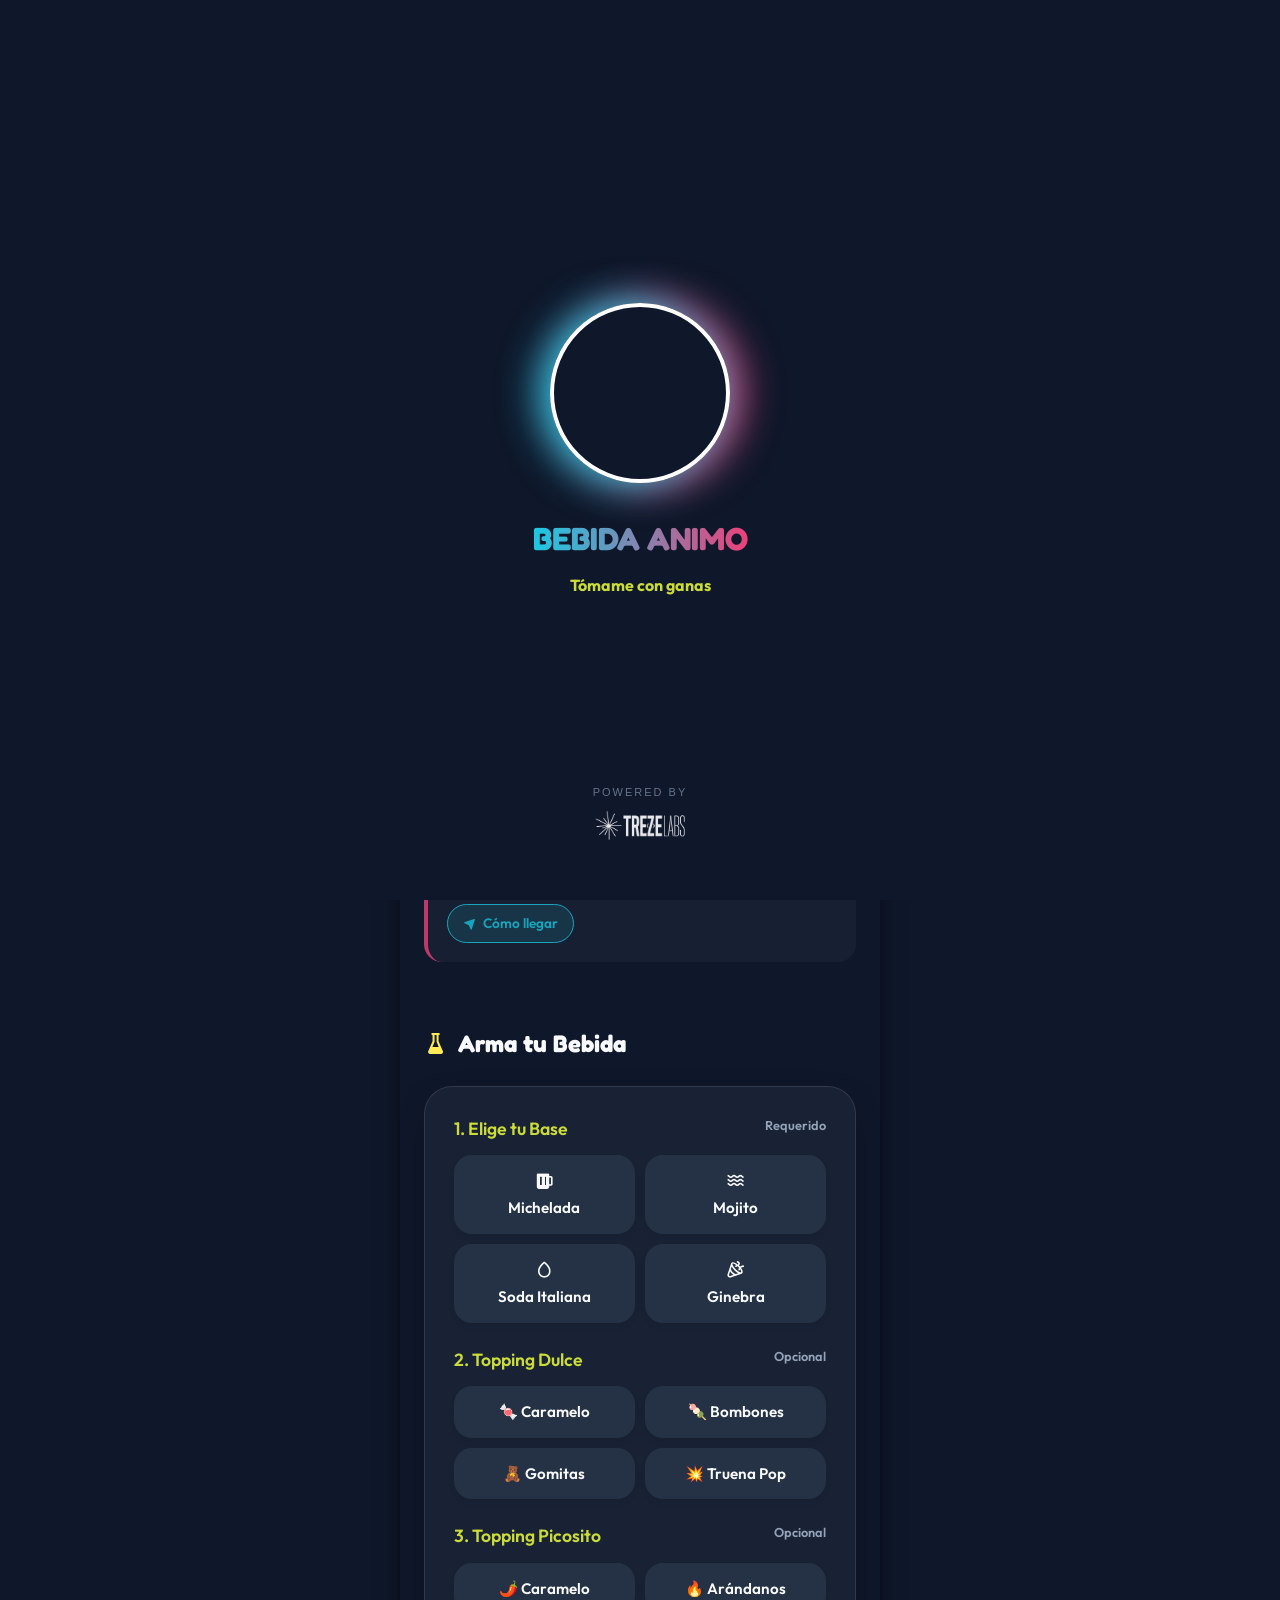
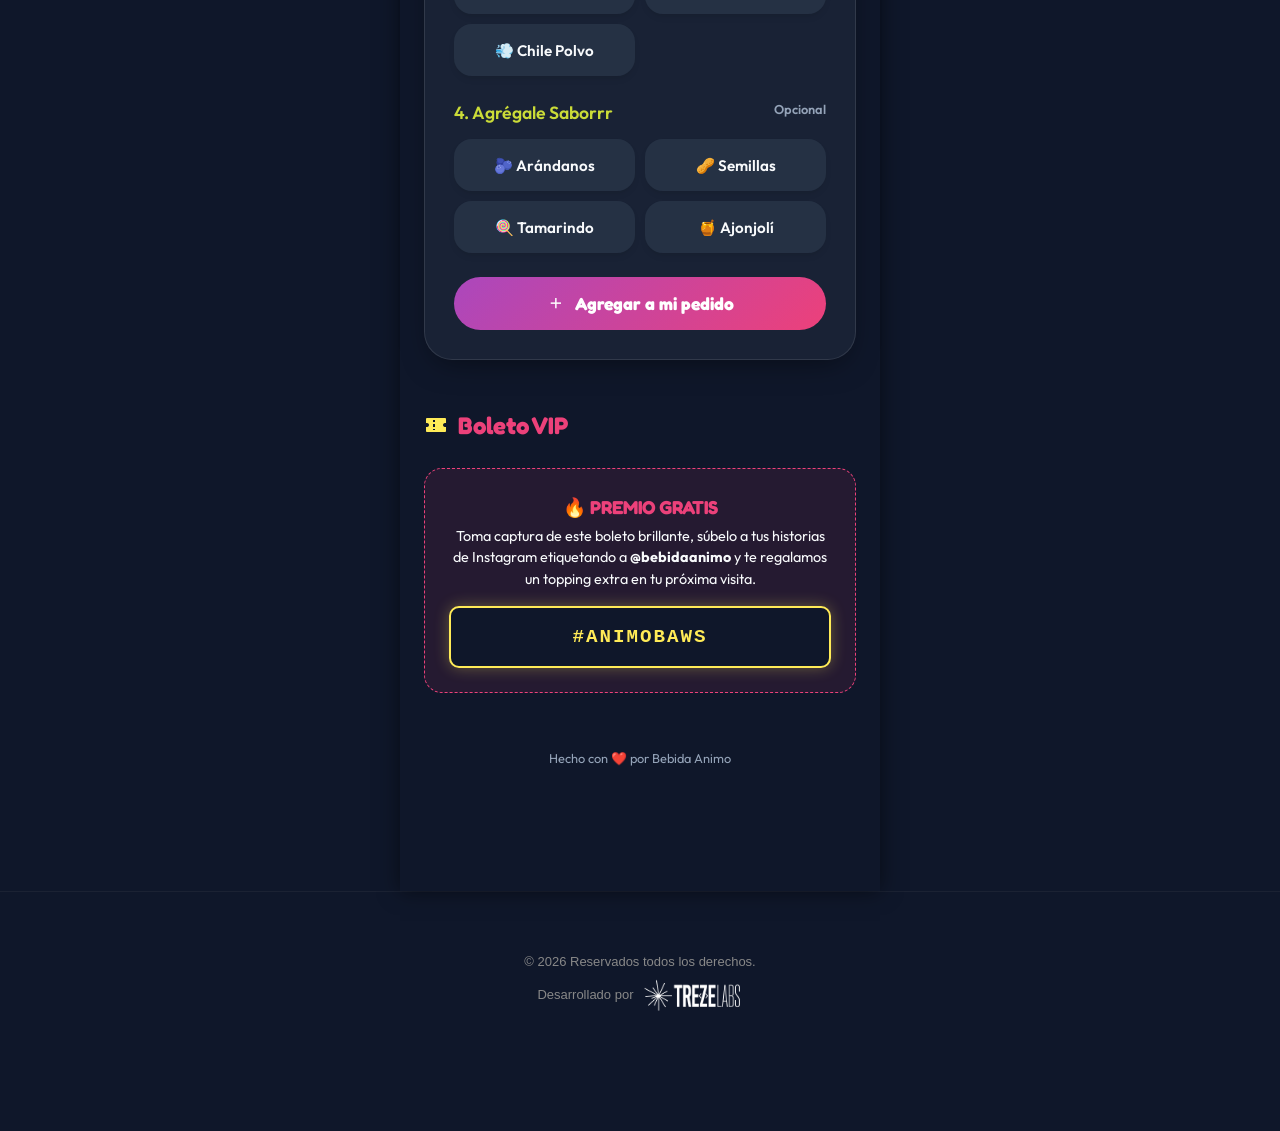
==== index.html @ 93e501f8 "feat: Update social links, add admin panel simulation, refactor cart logic to simulation, update del" ====
<!DOCTYPE html>
<html lang="es">
<head>
    <meta charset="UTF-8">
    <meta name="viewport" content="width=device-width, initial-scale=1.0, maximum-scale=1.0, user-scalable=no, viewport-fit=cover">
    <title>Bebida Animo | Trátame con cuidado, tómame con ganas</title>
    <meta name="description" content="Deliciosas bebidas preparadas en Veracruz. Arma tu bebida a tu gusto y pide por WhatsApp. Mojitos, Micheladas, Sodas y más.">
    
    <!-- Security Headers -->
    <meta http-equiv="X-Content-Type-Options" content="nosniff">
    <meta http-equiv="X-Frame-Options" content="DENY">
    
    <!-- Favicon -->
    <link rel="icon" type="image/jpeg" href="assets/og-image.jpg">
    <link rel="apple-touch-icon" href="assets/og-image.jpg">
    
    <!-- Open Graph / WhatsApp Preview -->
    <meta property="og:title" content="Bebida Animo | Trátame con cuidado">
    <meta property="og:description" content="Arma tu bebida a tu gusto y pide por WhatsApp. Mojitos, Micheladas y Sodas.">
    <meta property="og:image" itemprop="image" content="https://vcard-bebida-animo.vercel.app/assets/og-image.jpg">
    <meta property="og:image:width" content="1200">
    <meta property="og:image:height" content="630">
    <meta property="og:url" content="https://vcard-bebida-animo.vercel.app/">
    <meta property="og:type" content="website">
    
    <!-- Validaciones FB y Twitter -->
    <meta property="fb:app_id" content="966242223397117">
    <meta name="twitter:card" content="summary_large_image">
    <meta name="twitter:title" content="Bebida Animo | Trátame con cuidado">
    <meta name="twitter:description" content="Arma tu bebida a tu gusto y pide por WhatsApp. Mojitos, Micheladas, Sodas y más.">
    <meta name="twitter:image" content="https://vcard-bebida-animo.vercel.app/assets/og-image.jpg">
    
    <!-- Structured Data -->
    <script type="application/ld+json">
    {
      "@context": "https://schema.org",
      "@type": "LocalBusiness",
      "name": "Bebida Animo",
      "image": "https://vcard-bebida-animo.vercel.app/assets/logo.jpg",
      "description": "Bebidas preparadas y mixología creativa en Veracruz.",
      "url": "https://vcard-bebida-animo.vercel.app/",
      "telephone": "+522299999999",
      "address": {
        "@type": "PostalAddress",
        "addressLocality": "Veracruz",
        "addressCountry": "MX"
      }
    }
    </script>
    
    <link rel="stylesheet" href="css/style.css">
    <!-- Boxicons for icons -->
    <link href='https://unpkg.com/boxicons@2.1.4/css/boxicons.min.css' rel='stylesheet'>
</head>
</head>
<body>

    <!-- Splash Screen -->
    <div id="splash-screen">

        <!-- TREZE LABS CO-BRANDING SPLASH -->
        <a href="https://wa.me/522214092478?text=Hola%20Treze%20Labs%2C%20me%20gustar%C3%ADa%20solicitar%20el%20desarrollo%20de%20un%20sistema%20profesional." target="_blank" style="position: absolute; bottom: 60px; left: 50%; transform: translateX(-50%); display: flex; flex-direction: column; align-items: center; gap: 10px; opacity: 0; animation: fadeInTreze 1.5s ease 0.5s forwards; text-decoration: none; -webkit-tap-highlight-color: transparent; outline: none; border: none; z-index: 9999999;">
            <p style="color: #64748b; font-size: 11px; font-family: 'Inter', sans-serif; letter-spacing: 2px; text-transform: uppercase; margin: 0;">Powered by</p>
            <img src="treze_footer.png" style="height: 30px; filter: brightness(0) invert(1); opacity: 0.9;" alt="Treze Labs">
            <style>@keyframes fadeInTreze { to { opacity: 1; } }</style>
        </a>

        <div class="splash-logo-container">
            <video autoplay loop muted playsinline class="splash-logo-video">
                <source src="assets/grok-video-e0d58f58-fb86-49ae-a751-e563e32ff740.mp4" type="video/mp4">
            </video>
        </div>
        <h1 class="splash-text">BEBIDA ANIMO</h1>
        <p style="color: var(--c-lime); margin-top: 10px; font-weight: bold;">Tómame con ganas</p>
    </div>

    <!-- Animated Bubbles Background -->
    <div class="bubbles-bg" id="bubbles-container">
        <!-- Generadas por JS -->
    </div>

    <div class="app-container">
        
        <!-- Hero Banner Portada -->
        <div class="hero-banner"></div>

        <!-- Header -->
        <header>
            <div class="logo-main" style="overflow: hidden; padding: 0;">
                <img src="assets/logo.jpg" alt="Logo Bebida Animo" style="width: 100%; height: 100%; object-fit: cover; border-radius: 50%;">
            </div>
            <h1 style="font-family: var(--font-heading); color: var(--c-cyan);">BEBIDA ANIMO</h1>
            <p class="tagline">Trátame con cuidado, tómame con ganas</p>
            
            <div style="margin: 1rem 0;">
                <button id="btn-save-vcard" style="background: rgba(255,255,255,0.1); border: 1px solid rgba(255,255,255,0.2); color: white; padding: 10px 20px; border-radius: var(--radius-pill); font-family: var(--font-body); font-weight: 600; font-size: 0.9rem; cursor: pointer; display: inline-flex; align-items: center; gap: 8px; transition: var(--transition);">
                    <i class='bx bxs-user-plus'></i> Guardar Contacto
                </button>
            </div>

            <div class="social-links">
                <a href="https://www.instagram.com/bebidaanimo?igsh=MTA0Z3h6b3YxbXFtMw==" target="_blank" class="social-btn"><i class='bx bxl-instagram'></i></a>
                <a href="https://www.facebook.com/share/1EUZ8qRL95/" target="_blank" class="social-btn"><i class='bx bxl-facebook'></i></a>
            </div>
        </header>

        <!-- Dynamic Cart FAB -->
        <button class="fab-cart" id="fab-cart" style="display: none;">
            <i class='bx bxs-shopping-bag'></i>
            <span>Ver Pedido</span>
            <div class="badge-count" id="cart-count">0</div>
        </button>

        <!-- Live Status Branches -->
        <section class="section">
            <h2 class="section-title"><i class='bx bxs-map'></i> Nuestras Ubicaciones</h2>
            
            <div class="branch-card" id="branch-pinos">
                <div class="branch-header">
                    <span class="branch-title">Geo Los Pinos 1</span>
                    <span class="status-badge" id="status-pinos">Cargando...</span>
                </div>
                <div class="branch-info">
                    <p><i class='bx bx-time'></i> Viernes y Sábado | 7:00 PM - 11:00 PM</p>
                    <p><i class='bx bx-map'></i> Av. Las Garzas esq. Manati frente al OXXO</p>
                    <a href="https://maps.google.com/?q=Avenida+Las+Garzas+Manati+Veracruz" target="_blank" class="map-btn"><i class='bx bxs-navigation'></i> Cómo llegar</a>
                </div>
            </div>

            <div class="branch-card" id="branch-rio">
                <div class="branch-header">
                    <span class="branch-title">Río Medio 1</span>
                    <span class="status-badge" id="status-rio">Cargando...</span>
                </div>
                <div class="branch-info">
                    <p><i class='bx bx-time'></i> Sábado y Domingo | 1:00 PM - 6:00 PM</p>
                    <p><i class='bx bx-map'></i> Av. Río Medio esq. Papalopapan frente al pozo</p>
                    <a href="https://maps.google.com/?q=Avenida+Rio+Medio+Papalopapan+Veracruz" target="_blank" class="map-btn"><i class='bx bxs-navigation'></i> Cómo llegar</a>
                </div>
            </div>
        </section>

        <!-- Mixology Area -->
        <section class="section">
            <h2 class="section-title"><i class='bx bxs-flask'></i> Arma tu Bebida</h2>
            
            <div class="mixology-card">
                <!-- Base Drink -->
                <div class="step-group">
                    <div class="step-label">
                        <span>1. Elige tu Base</span>
                        <span style="color: var(--text-muted); font-size: 0.8rem;">Requerido</span>
                    </div>
                    <div class="options-grid" id="grid-base">
                        <button class="option-btn type-base" data-value="Michelada"><i class='bx bxs-beer'></i> Michelada</button>
                        <button class="option-btn type-base" data-value="Mojito"><i class='bx bx-water'></i> Mojito</button>
                        <button class="option-btn type-base" data-value="Soda Italiana"><i class='bx bx-droplet'></i> Soda Italiana</button>
                        <button class="option-btn type-base" data-value="Ginebra"><i class='bx bx-party'></i> Ginebra</button>
                    </div>
                </div>

                <!-- Toppings Dulces -->
                <div class="step-group">
                    <div class="step-label">
                        <span>2. Topping Dulce</span>
                        <span style="color: var(--text-muted); font-size: 0.8rem;">Opcional</span>
                    </div>
                    <div class="options-grid" id="grid-dulce">
                        <button class="option-btn type-dulce" data-value="Caramelo Dulce">🍬 Caramelo</button>
                        <button class="option-btn type-dulce" data-value="Bombones">🍡 Bombones</button>
                        <button class="option-btn type-dulce" data-value="Gomitas">🧸 Gomitas</button>
                        <button class="option-btn type-dulce" data-value="Truena Pop">💥 Truena Pop</button>
                    </div>
                </div>

                <!-- Toppings Picosos -->
                <div class="step-group">
                    <div class="step-label">
                        <span>3. Topping Picosito</span>
                        <span style="color: var(--text-muted); font-size: 0.8rem;">Opcional</span>
                    </div>
                    <div class="options-grid" id="grid-picoso">
                        <button class="option-btn type-picoso" data-value="Caramelo Picosito">🌶️ Caramelo</button>
                        <button class="option-btn type-picoso" data-value="Arandanos Enchilados">🔥 Arándanos</button>
                        <button class="option-btn type-picoso" data-value="Chile en Polvo">💨 Chile Polvo</button>
                    </div>
                </div>

                <!-- Extras -->
                <div class="step-group">
                    <div class="step-label">
                        <span>4. Agrégale Saborrr</span>
                        <span style="color: var(--text-muted); font-size: 0.8rem;">Opcional</span>
                    </div>
                    <div class="options-grid" id="grid-sabor">
                        <button class="option-btn type-sabor" data-value="Arandanos">🫐 Arándanos</button>
                        <button class="option-btn type-sabor" data-value="Mix de Semillas">🥜 Semillas</button>
                        <button class="option-btn type-sabor" data-value="Paleta Tamarindo">🍭 Tamarindo</button>
                        <button class="option-btn type-sabor" data-value="Ajonjoli Caramelizado">🍯 Ajonjolí</button>
                    </div>
                </div>

                <button class="add-to-cart-btn" id="btn-add-drink">
                    <i class='bx bx-plus'></i> Agregar a mi pedido
                </button>
            </div>
        </section>

        <!-- Marketing Engine: VIP Ticket -->
        <section class="section">
            <h2 class="section-title" style="color: var(--c-pink);"><i class='bx bxs-coupon'></i> Boleto VIP</h2>
            <div style="background: rgba(236, 64, 122, 0.1); border: 1px dashed var(--c-pink); padding: 1.5rem; text-align: center; border-radius: var(--radius-md);">
                <h3 style="color: var(--c-pink); font-family: var(--font-heading); margin-bottom: 5px;">🔥 PREMIO GRATIS</h3>
                <p style="font-size: 0.9rem; margin-bottom: 15px;">Toma captura de este boleto brillante, súbelo a tus historias de Instagram etiquetando a <strong style="color:var(--text-main);">@bebidaanimo</strong> y te regalamos un topping extra en tu próxima visita.</p>
                
                <div style="background: var(--bg-dark); padding: 15px; border-radius: var(--radius-sm); border: 2px solid var(--c-yellow); box-shadow: 0 0 15px rgba(255, 238, 88, 0.3); font-family: monospace; font-size: 1.2rem; font-weight: bold; color: var(--c-yellow); letter-spacing: 2px;">
                    #ANIMO<span id="random-code">VIP77</span>
                </div>
            </div>
        </section>

        <!-- Footer -->
        <div class="footer">
            <p>Hecho con ❤️ por Bebida Animo</p>
        </div>
    </div>

    <!-- Cart Modal -->
    <div class="modal-overlay" id="cart-modal">
        <div class="modal-content">
            <div class="modal-header">
                <h2 class="modal-title">Tu Pedido</h2>
                <button class="close-btn" id="close-cart"><i class='bx bx-x'></i></button>
            </div>
            
            <div class="cart-items" id="cart-items-container">
                <div class="cart-empty">A\u00fan no has armado ninguna bebida.</div>
            </div>

            <a href="#" class="whatsapp-btn" id="btn-whatsapp">
                <i class='bx bx-receipt' style='font-size: 1.5rem;'></i>
                Generar Ticket y Ver cómo pedir
            </a>
        </div>
    </div>

    <script src="js/app.js"></script>

    <!-- TREZE SIGNATURE V4 -->
    <div class="treze-footer-watermark" style="text-align: center; font-size: 14px; color: #888; padding: 60px 20px 120px 20px; font-family: sans-serif; opacity: 1; width: 100%; border-top: 1px solid rgba(136, 136, 136, 0.1);">
        <p style="margin: 0 0 8px 0; font-weight: 400; font-size: 13px;">&copy; 2026 Reservados todos los derechos.</p>
        <div style="display: flex; justify-content: center; align-items: center; gap: 8px;">
            <span style="font-weight: 500; font-size: 13px;">Desarrollado por</span>
            <a href="https://wa.me/522214092478?text=Hola%20Treze%20Labs%2C%20me%20gustar%C3%ADa%20solicitar%20el%20desarrollo%20de%20un%20sistema%20profesional." target="_blank" style="display: flex; align-items: center; text-decoration: none; -webkit-tap-highlight-color: transparent; outline: none; border: none; transition: transform 0.3s ease, opacity 0.3s ease;" onmouseover="this.style.transform='scale(1.05)'; this.style.opacity='0.8'" onmouseout="this.style.transform='scale(1)'; this.style.opacity='1'">
                <img src="treze_footer.png" alt="Treze Labs" style="height: 32px; object-fit: contain; filter: brightness(0) invert(1);">
            </a>
        </div>
    </div>

</body>
</html>
---- css/style.css ----
@import url('https://fonts.googleapis.com/css2?family=Fredoka:wght@400;600;700&family=Outfit:wght@300;400;600;800&display=swap');

:root {
  /* Colors inspired by the brand - Cyan & Pink Neon */
  --c-cyan: hsl(188, 78%, 50%);
  --c-pink: hsl(340, 82%, 59%);
  --c-purple: hsl(291, 47%, 51%);
  --c-lime: hsl(66, 70%, 54%);
  --c-yellow: hsl(53, 100%, 67%);
  --c-orange: hsl(36, 100%, 50%);
  
  --bg-dark: #0f172a;
  --bg-card: rgba(30, 41, 59, 0.7);
  --bg-glass: rgba(255, 255, 255, 0.03);
  --bg-input: rgba(51, 65, 85, 0.5);
  --text-main: #f8fafc;
  --text-muted: #94a3b8;
  
  --font-heading: 'Fredoka', sans-serif;
  --font-body: 'Outfit', sans-serif;
  
  --radius-lg: 28px;
  --radius-md: 18px;
  --radius-sm: 10px;
  --radius-pill: 999px;
  
  --shadow-neon-cyan: 0 0 20px hsla(188, 78%, 50%, 0.4);
  --shadow-neon-pink: 0 0 20px hsla(340, 82%, 59%, 0.4);
  --shadow-premium: 0 10px 30px -10px rgba(0, 0, 0, 0.5);
  
  --transition: all 0.4s cubic-bezier(0.4, 0, 0.2, 1);
  --glass-border: 1px solid rgba(255, 255, 255, 0.1);
}

* {
  margin: 0;
  padding: 0;
  box-sizing: border-box;
}

body {
  font-family: var(--font-body);
  background-color: var(--bg-dark);
  color: var(--text-main);
  line-height: 1.5;
  -webkit-font-smoothing: antialiased;
  position: relative;
  overflow-x: hidden;
}

/* Splash Screen */
#splash-screen {
  position: fixed;
  inset: 0;
  background: var(--bg-dark);
  z-index: 9999;
  display: flex;
  flex-direction: column;
  justify-content: center;
  align-items: center;
  transition: opacity 0.6s ease, visibility 0.6s ease;
}

#splash-screen.hidden {
  opacity: 0;
  visibility: hidden;
}

.splash-logo-container {
  position: relative;
  width: 180px;
  height: 180px;
  display: flex;
  justify-content: center;
  align-items: center;
  animation: float 3s ease-in-out infinite;
  border-radius: 50%;
  /* LED glow effect behind: mezclar tonos locales azul(cyan) y rosa */
  box-shadow: 
    -10px 0 40px var(--c-cyan),
    10px 0 40px var(--c-pink);
  background: var(--bg-dark);
}

.splash-logo-video {
  width: 100%;
  height: 100%;
  object-fit: cover;
  border-radius: 50%;
  border: 4px solid #fff;
  z-index: 2;
}

.splash-text {
  font-family: var(--font-heading);
  font-size: 2rem;
  font-weight: 700;
  margin-top: 2rem;
  background: linear-gradient(90deg, var(--c-cyan), var(--c-pink));
  -webkit-background-clip: text;
  background-clip: text;
  -webkit-text-fill-color: transparent;
  animation: pulseNeon 2s infinite;
}

/* Background Bubbles */
.bubbles-bg {
  position: fixed;
  inset: 0;
  z-index: -1;
  overflow: hidden;
  pointer-events: none;
}

.bubble {
  position: absolute;
  bottom: -50px;
  background: rgba(255, 255, 255, 0.05);
  backdrop-filter: blur(2px);
  border-radius: 50%;
  animation: rise linear infinite;
}

/* Layout container */
.app-container {
  max-width: 480px;
  margin: 0 auto;
  position: relative;
  background: var(--bg-dark);
  min-height: 100vh;
  box-shadow: 0 0 20px rgba(0,0,0,0.5);
  padding-bottom: 90px; /* space for fab */
}

/* Hero Banner */
.hero-banner {
  width: 100%;
  height: 220px;
  background: 
    linear-gradient(to bottom, rgba(15, 23, 42, 0) 50%, rgba(15, 23, 42, 1) 100%),
    radial-gradient(circle at top left, rgba(38, 198, 218, 0.6), transparent 70%),
    radial-gradient(circle at bottom right, rgba(236, 64, 122, 0.6), transparent 70%),
    url('https://images.unsplash.com/photo-1551024709-8f23befc6f87?auto=format&fit=crop&q=80&w=1000') center/cover;
  background-blend-mode: overlay;
  border-bottom: 2px solid var(--c-pink);
  position: relative;
}

/* Header */
header {
  padding: 0 1.5rem 1rem;
  text-align: center;
  position: relative;
  margin-top: -60px;
  z-index: 2;
}

.logo-main {
  width: 120px;
  height: 120px;
  border-radius: 50%;
  border: 4px solid var(--c-pink);
  padding: 5px;
  margin: 0 auto 1rem;
  background: #fff;
  box-shadow: var(--shadow-neon-pink);
}

.tagline {
  font-weight: 600;
  font-size: 1rem;
  color: var(--c-cyan);
  margin-bottom: 0.5rem;
  text-transform: uppercase;
  letter-spacing: 1px;
}

/* Section Common */
.section {
  padding: 1.5rem;
}

.section-title {
  font-family: var(--font-heading);
  font-size: 1.5rem;
  margin-bottom: 1.5rem;
  display: flex;
  align-items: center;
  gap: 10px;
}

.section-title i {
  color: var(--c-yellow);
}

/* Interactive Drink Builder */
.mixology-card {
  background: var(--bg-card);
  backdrop-filter: blur(12px);
  -webkit-backdrop-filter: blur(12px);
  border-radius: var(--radius-lg);
  padding: 1.8rem;
  border: var(--glass-border);
  box-shadow: var(--shadow-premium);
}

.step-group {
  margin-bottom: 1.5rem;
}

.step-label {
  font-weight: 600;
  color: var(--c-lime);
  margin-bottom: 0.8rem;
  font-size: 1.1rem;
  display: flex;
  justify-content: space-between;
}

.options-grid {
  display: grid;
  grid-template-columns: repeat(2, 1fr);
  gap: 10px;
}

.option-btn {
  background: var(--bg-input);
  border: 2px solid transparent;
  color: var(--text-main);
  padding: 0.9rem 0.5rem;
  border-radius: var(--radius-md);
  font-family: var(--font-body);
  font-weight: 600;
  font-size: 0.95rem;
  cursor: pointer;
  transition: var(--transition);
  display: flex;
  flex-direction: column;
  align-items: center;
  gap: 8px;
  text-align: center;
  box-shadow: 0 4px 6px -1px rgba(0, 0, 0, 0.1);
}

.option-btn:hover {
  background: rgba(255, 255, 255, 0.05);
  transform: translateY(-2px);
}

.option-btn i {
  font-size: 1.2rem;
}

.option-btn.active.type-base {
  border-color: var(--c-cyan);
  background: rgba(38, 198, 218, 0.1);
  box-shadow: var(--shadow-neon-cyan);
  color: var(--c-cyan);
}

.option-btn.active.type-dulce {
  border-color: var(--c-pink);
  background: rgba(236, 64, 122, 0.1);
  box-shadow: var(--shadow-neon-pink);
  color: var(--c-pink);
}

.option-btn.active.type-picoso {
  border-color: var(--c-orange);
  background: rgba(255, 152, 0, 0.1);
  color: var(--c-orange);
}

.option-btn.active.type-sabor {
  border-color: var(--c-lime);
  background: rgba(205, 220, 57, 0.1);
  color: var(--c-lime);
}

.add-to-cart-btn {
  width: 100%;
  background: linear-gradient(135deg, var(--c-purple), var(--c-pink));
  color: white;
  border: none;
  padding: 1rem;
  border-radius: var(--radius-pill);
  font-weight: bold;
  font-size: 1.1rem;
  display: flex;
  justify-content: center;
  align-items: center;
  gap: 10px;
  cursor: pointer;
  transition: var(--transition);
  font-family: var(--font-heading);
}

.add-to-cart-btn:hover {
  transform: translateY(-2px);
  box-shadow: 0 5px 15px rgba(236, 64, 122, 0.4);
}

/* Branches section */
.branch-card {
  background: var(--bg-card);
  border-radius: var(--radius-md);
  padding: 1.2rem;
  margin-bottom: 1rem;
  border-left: 4px solid var(--text-muted);
  transition: var(--transition);
  display: flex;
  flex-direction: column;
  gap: 10px;
}

.branch-card.is-open {
  border-left-color: var(--c-lime);
  background: linear-gradient(to right, rgba(205, 220, 57, 0.05), var(--bg-card));
}
.branch-card.is-closed {
  border-left-color: var(--c-pink);
  opacity: 0.8;
}

.branch-header {
  display: flex;
  justify-content: space-between;
  align-items: center;
}

.branch-title {
  font-weight: 700;
  font-size: 1.1rem;
}

.status-badge {
  font-size: 0.75rem;
  padding: 4px 8px;
  border-radius: var(--radius-pill);
  font-weight: bold;
  text-transform: uppercase;
}

.status-badge.open {
  background: rgba(205, 220, 57, 0.2);
  color: var(--c-lime);
}
.status-badge.closed {
  background: rgba(236, 64, 122, 0.2);
  color: var(--c-pink);
}

.branch-info {
  font-size: 0.9rem;
  color: var(--text-muted);
  display: flex;
  flex-direction: column;
  gap: 5px;
}
.branch-info p {
  display: flex;
  align-items: flex-start;
  gap: 8px;
}
.branch-info i {
  margin-top: 3px;
  color: var(--c-cyan);
}

.map-btn {
  display: inline-flex;
  align-items: center;
  gap: 6px;
  margin-top: 10px;
  padding: 8px 15px;
  background: rgba(38, 198, 218, 0.15);
  border: 1px solid var(--c-cyan);
  color: var(--c-cyan);
  border-radius: var(--radius-pill);
  text-decoration: none;
  font-size: 0.85rem;
  font-weight: 600;
  transition: var(--transition);
  align-self: flex-start;
}

.map-btn:hover {
  background: var(--c-cyan);
  color: var(--bg-dark);
}

/* Floating Action Button for Cart */
.fab-cart {
  position: fixed;
  bottom: 25px;
  right: 50%;
  transform: translateX(50%);
  background: white;
  color: var(--bg-dark);
  padding: 1.1rem 2.2rem;
  border-radius: var(--radius-pill);
  font-weight: 800;
  font-family: var(--font-heading);
  box-shadow: 0 15px 35px rgba(0,0,0,0.6);
  display: flex;
  align-items: center;
  gap: 12px;
  z-index: 100;
  cursor: pointer;
  transition: var(--transition);
  border: none;
  animation: slideUp 0.5s ease;
}

@keyframes slideUp {
  from { transform: translateX(50%) translateY(100px); opacity: 0; }
  to { transform: translateX(50%) translateY(0); opacity: 1; }
}

.fab-cart:active {
  transform: translateX(50%) scale(0.95);
}

.badge-count {
  background: var(--c-pink);
  color: white;
  width: 26px;
  height: 26px;
  border-radius: 50%;
  display: flex;
  align-items: center;
  justify-content: center;
  font-size: 0.85rem;
  box-shadow: 0 0 10px rgba(236, 64, 122, 0.4);
}

/* Modal styles for Cart */
.modal-overlay {
  position: fixed;
  inset: 0;
  background: rgba(0,0,0,0.8);
  backdrop-filter: blur(5px);
  z-index: 1000;
  display: flex;
  flex-direction: column;
  justify-content: flex-end;
  opacity: 0;
  visibility: hidden;
  transition: var(--transition);
}

.modal-overlay.active {
  opacity: 1;
  visibility: visible;
}

.modal-content {
  background: var(--bg-dark);
  border-top-left-radius: var(--radius-lg);
  border-top-right-radius: var(--radius-lg);
  padding: 1.5rem;
  max-width: 480px;
  margin: 0 auto;
  width: 100%;
  transform: translateY(100%);
  transition: transform 0.4s cubic-bezier(0.4, 0, 0.2, 1);
  max-height: 80vh;
  overflow-y: auto;
}

.modal-overlay.active .modal-content {
  transform: translateY(0);
}

.modal-header {
  display: flex;
  justify-content: space-between;
  align-items: center;
  margin-bottom: 1.5rem;
}

.modal-title {
  font-family: var(--font-heading);
  font-size: 1.5rem;
}

.close-btn {
  background: none;
  border: none;
  color: var(--text-muted);
  font-size: 1.5rem;
  cursor: pointer;
}

.cart-items {
  margin-bottom: 1.5rem;
}

.cart-item {
  background: var(--bg-card);
  padding: 1rem;
  border-radius: var(--radius-md);
  margin-bottom: 0.8rem;
}

.cart-item-title {
  font-weight: bold;
  color: var(--c-cyan);
  margin-bottom: 0.5rem;
}

.cart-item-details {
  font-size: 0.85rem;
  color: var(--text-muted);
  margin-bottom: 0.5rem;
}

.cart-empty {
  text-align: center;
  color: var(--text-muted);
  padding: 2rem 0;
}

.whatsapp-btn {
  width: 100%;
  background: #25D366;
  color: white;
  border: none;
  padding: 1rem;
  border-radius: var(--radius-pill);
  font-weight: bold;
  font-size: 1.1rem;
  display: flex;
  justify-content: center;
  align-items: center;
  gap: 10px;
  cursor: pointer;
  text-decoration: none;
  font-family: var(--font-heading);
}

/* Animations */
@keyframes float {
  0%, 100% { transform: translateY(0); }
  50% { transform: translateY(-15px); }
}

@keyframes pulseNeon {
  0%, 100% { text-shadow: var(--shadow-neon-cyan); }
  50% { text-shadow: var(--shadow-neon-pink); }
}

@keyframes rise {
  0% { transform: translateY(0) scale(1); opacity: 0; }
  10% { opacity: 0.5; }
  90% { opacity: 0.5; }
  100% { transform: translateY(-100vh) scale(1.5); opacity: 0; }
}

.social-links {
  display: flex;
  justify-content: center;
  gap: 15px;
  margin-top: 1.5rem;
}

.social-btn {
  width: 45px;
  height: 45px;
  border-radius: 50%;
  background: var(--bg-card);
  color: var(--text-main);
  display: flex;
  justify-content: center;
  align-items: center;
  font-size: 1.2rem;
  text-decoration: none;
  transition: var(--transition);
}

.social-btn:hover {
  background: var(--c-pink);
  color: white;
  transform: scale(1.1) rotate(10deg);
}

.footer {
  text-align: center;
  padding: 2rem;
  color: var(--text-muted);
  font-size: 0.8rem;
}
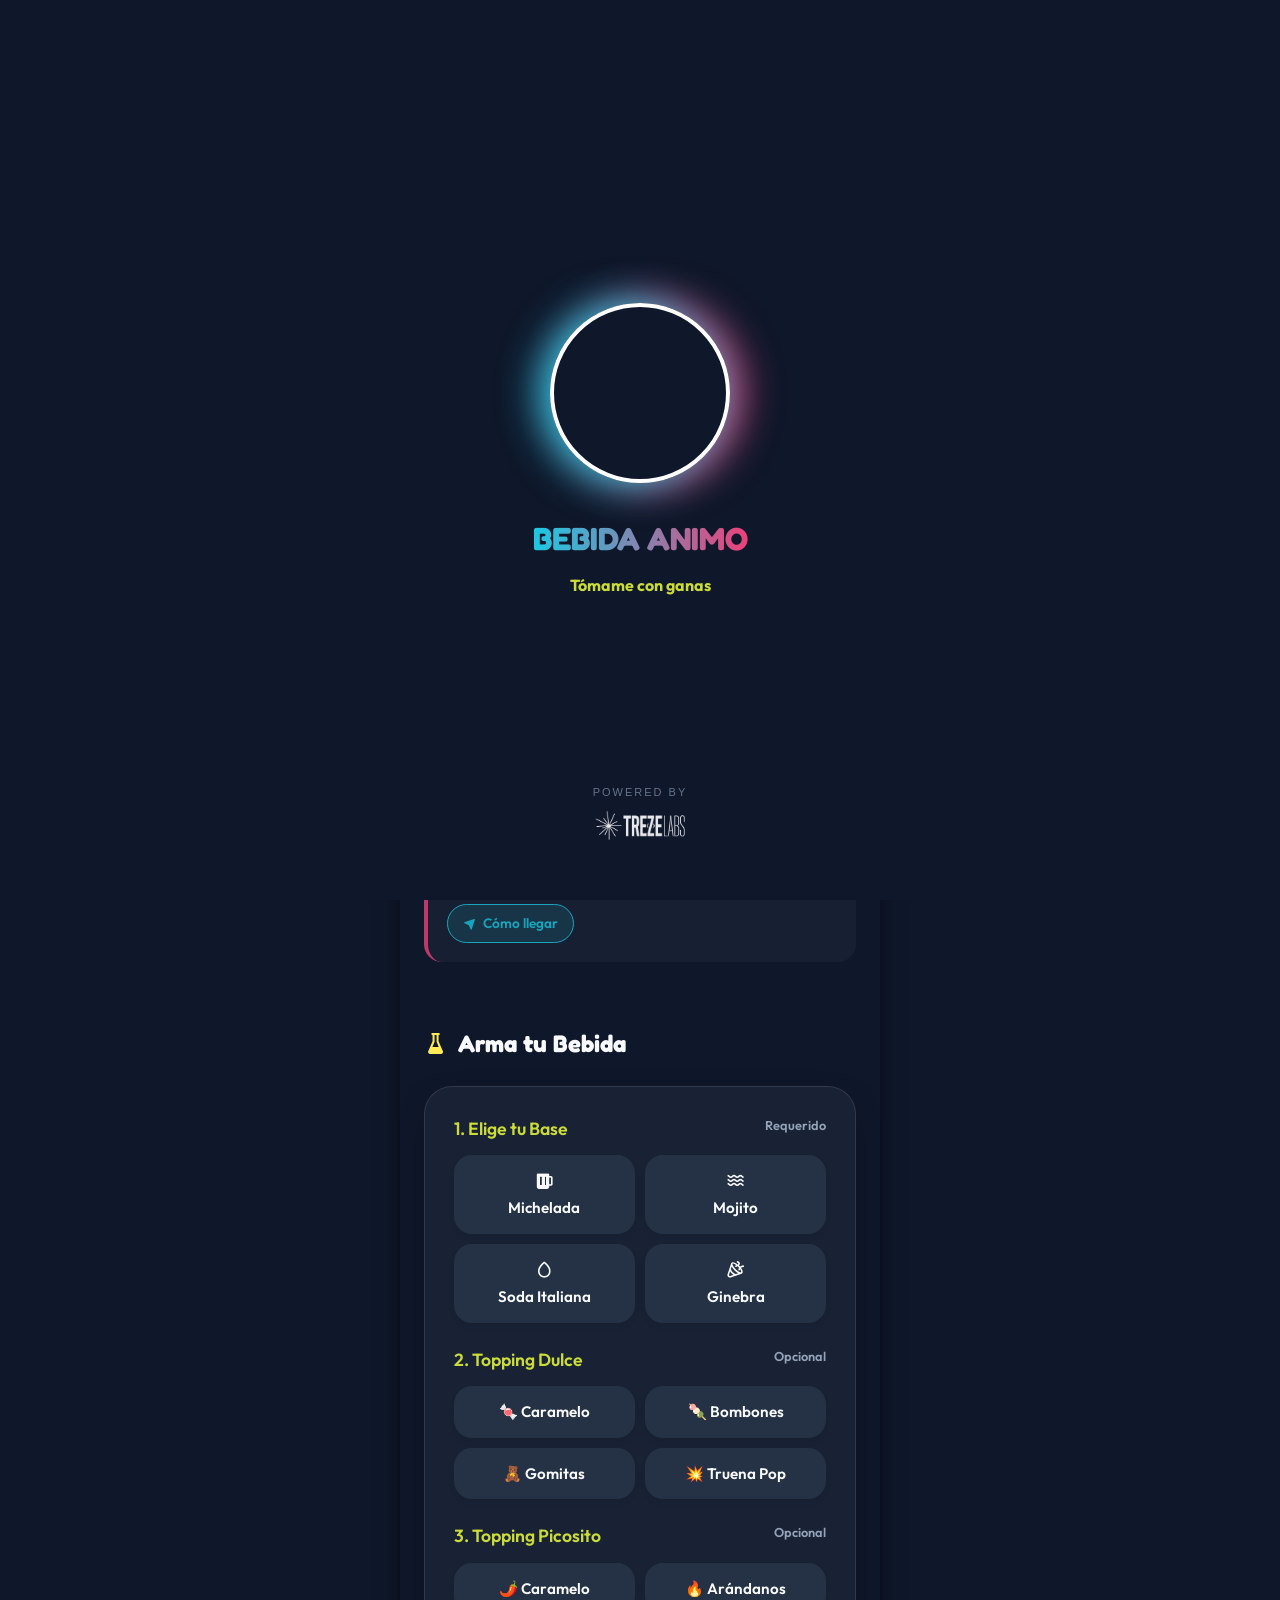
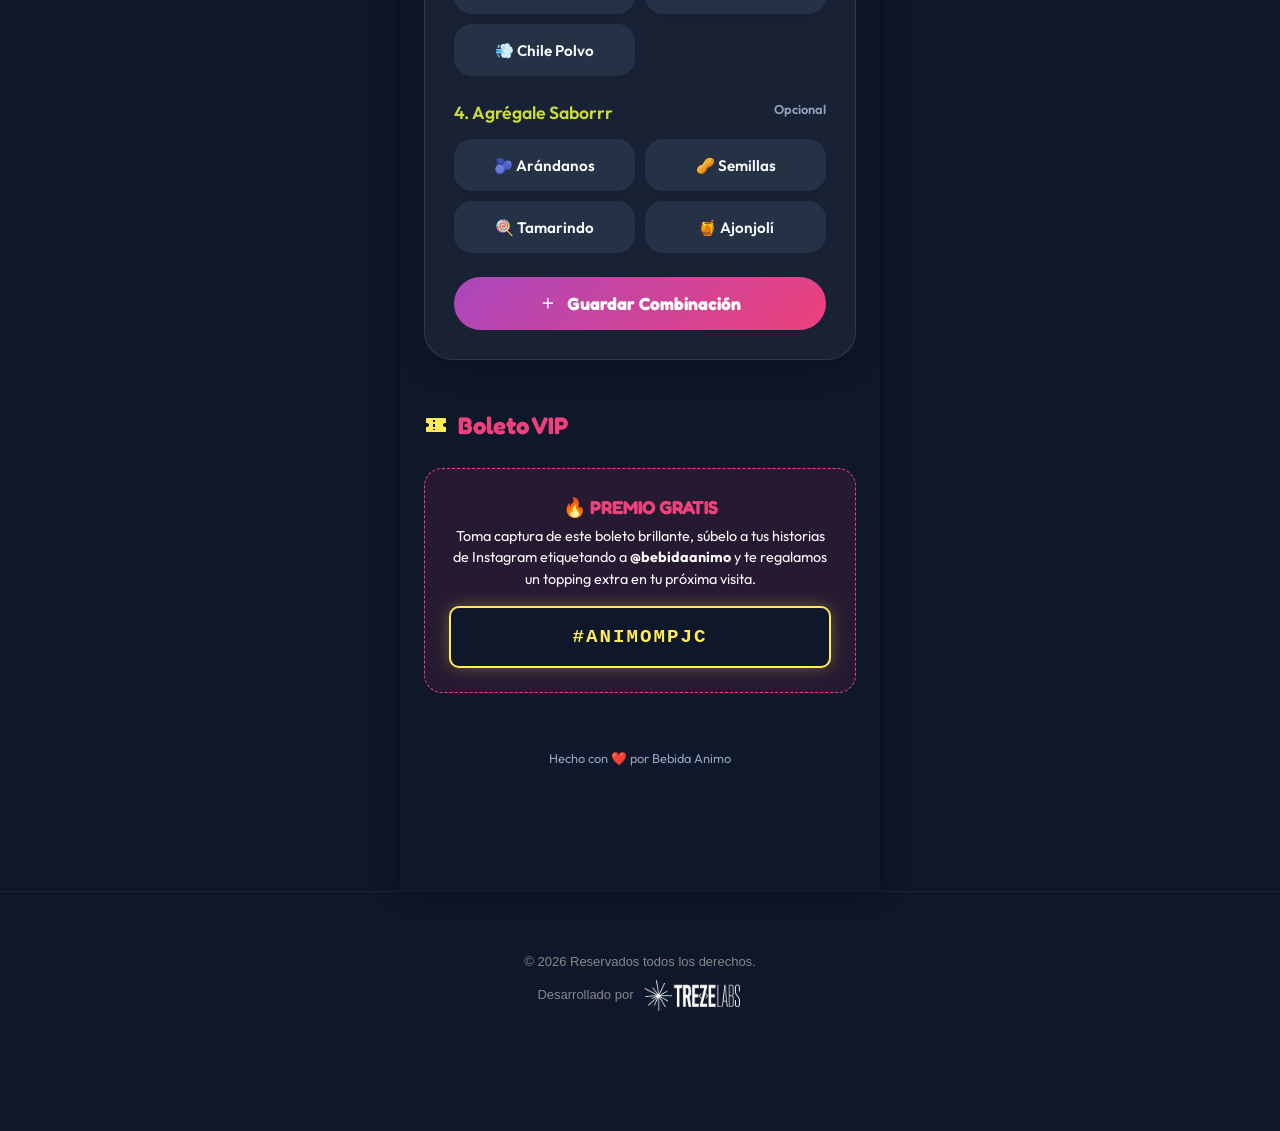
==== commit dc649fd0: "feat: Individual branch status control and visualizer mode for drinks" ====
--- a/index.html
+++ b/index.html
@@ -107,7 +107,7 @@
         <!-- Dynamic Cart FAB -->
         <button class="fab-cart" id="fab-cart" style="display: none;">
             <i class='bx bxs-shopping-bag'></i>
-            <span>Ver Pedido</span>
+            <span>Ver mis Combinaciones</span>
             <div class="badge-count" id="cart-count">0</div>
         </button>
 
@@ -201,7 +201,7 @@
                 </div>
 
                 <button class="add-to-cart-btn" id="btn-add-drink">
-                    <i class='bx bx-plus'></i> Agregar a mi pedido
+                    <i class='bx bx-plus'></i> Guardar Combinación
                 </button>
             </div>
         </section>
@@ -229,7 +229,7 @@
     <div class="modal-overlay" id="cart-modal">
         <div class="modal-content">
             <div class="modal-header">
-                <h2 class="modal-title">Tu Pedido</h2>
+                <h2 class="modal-title">Mis Combinaciones</h2>
                 <button class="close-btn" id="close-cart"><i class='bx bx-x'></i></button>
             </div>
             
@@ -239,7 +239,7 @@
 
             <a href="#" class="whatsapp-btn" id="btn-whatsapp">
                 <i class='bx bx-receipt' style='font-size: 1.5rem;'></i>
-                Generar Ticket y Ver cómo pedir
+                Ver Guía de Preparación
             </a>
         </div>
     </div>
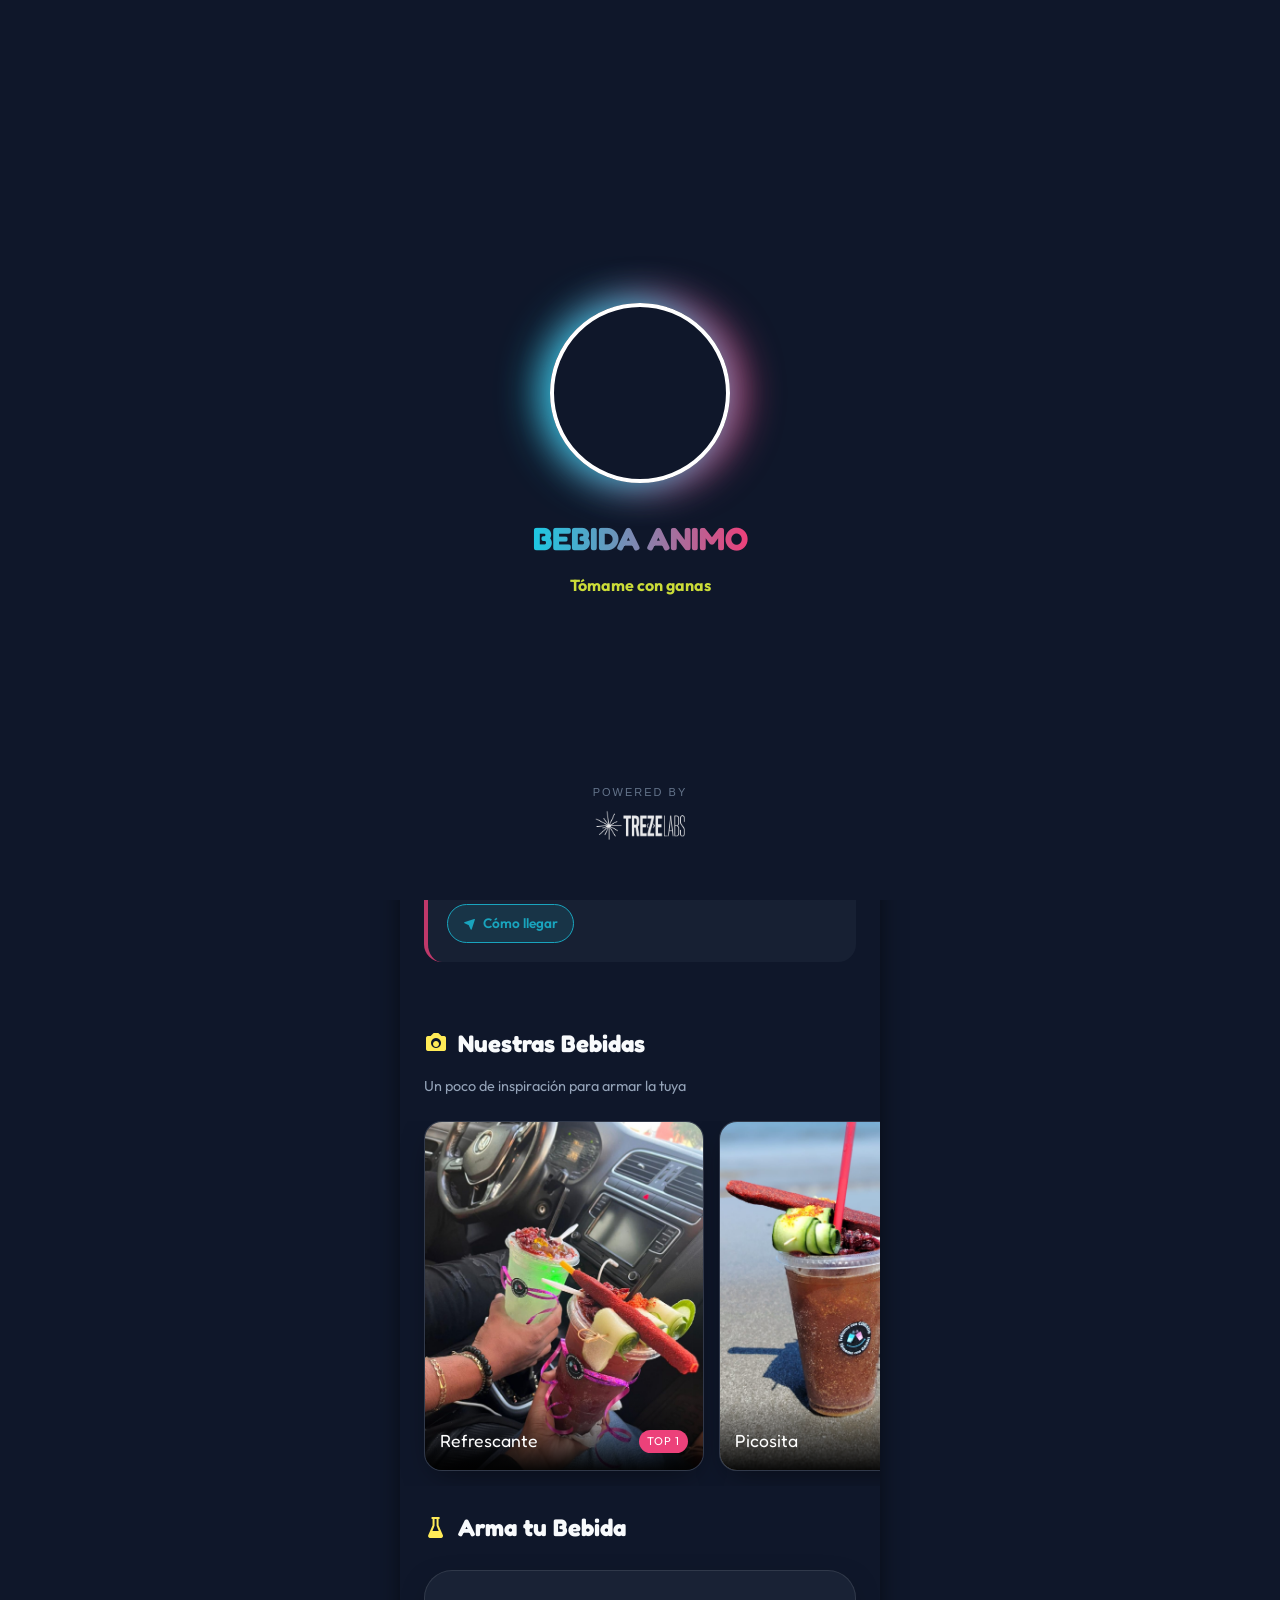
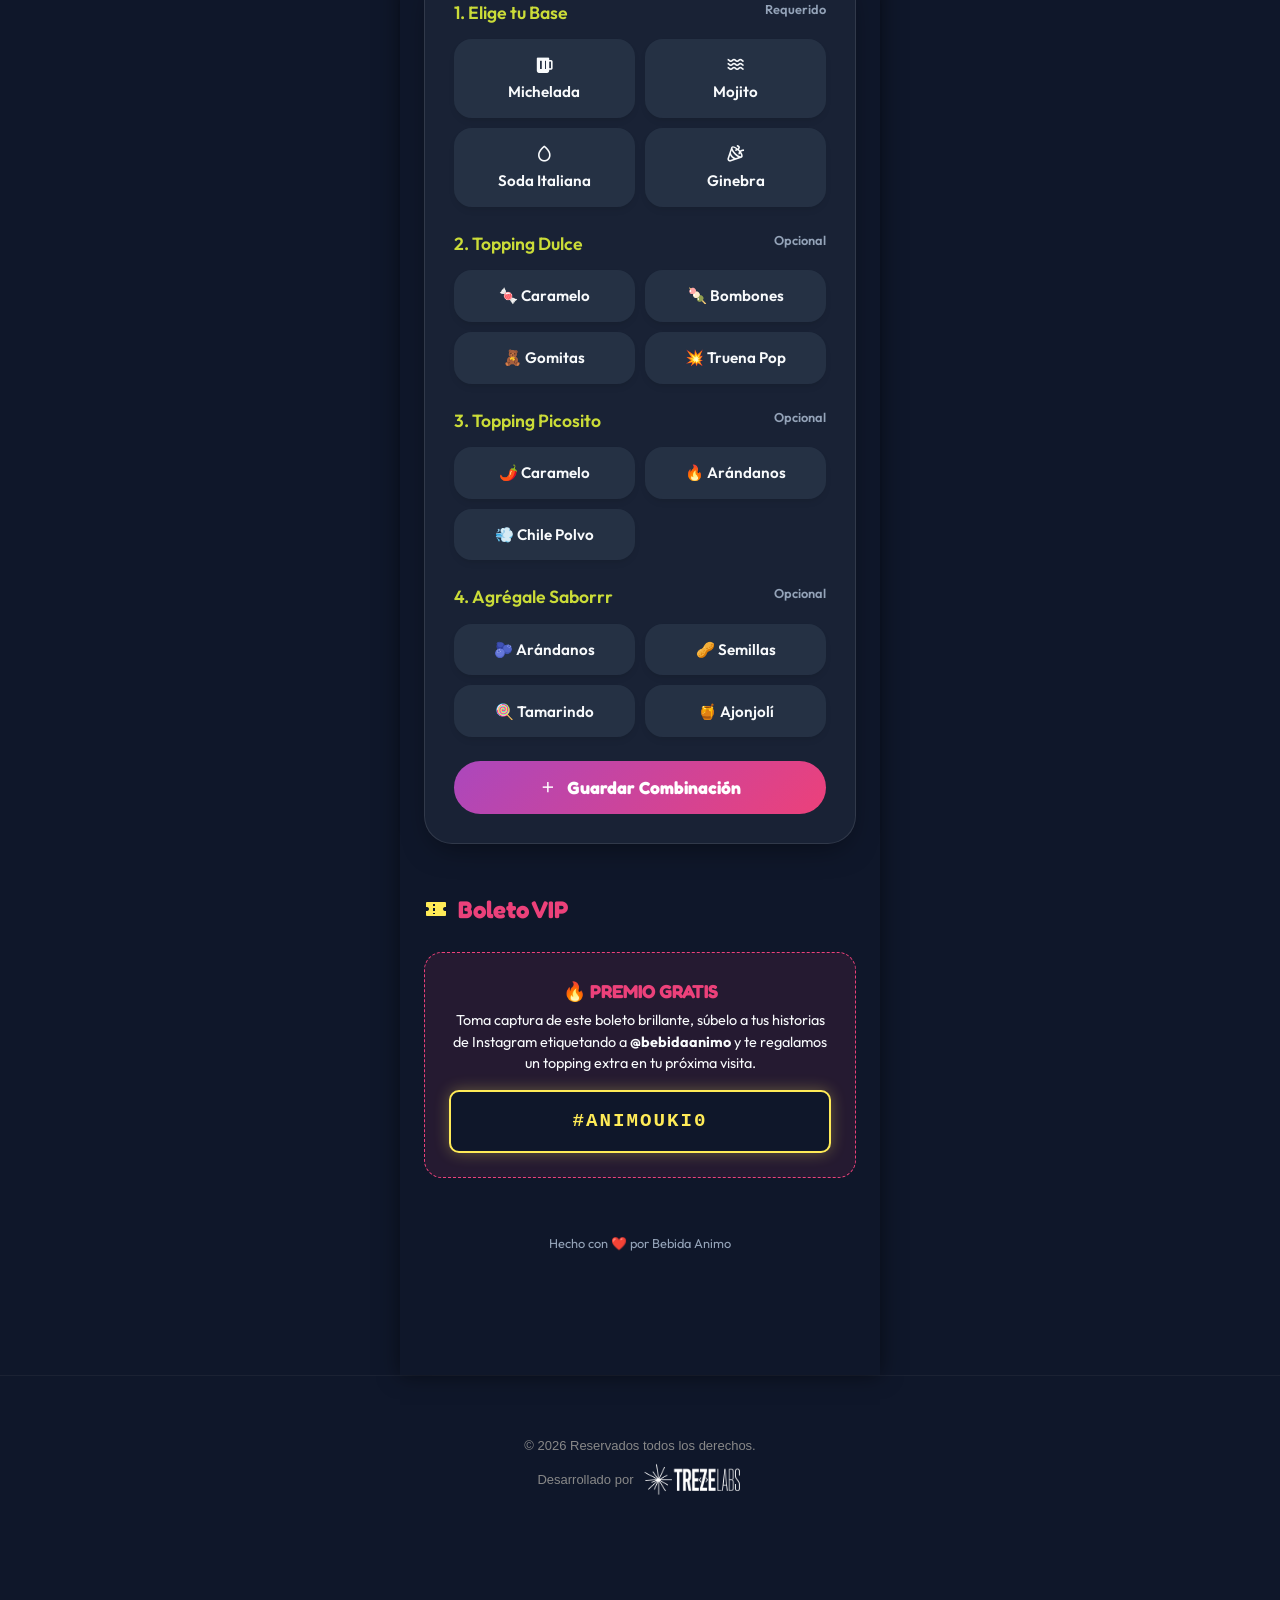
==== commit 40e68f4b: "feat: Replace order workflow with Visualizer mode and add Drink Gallery" ====
--- a/index.html
+++ b/index.html
@@ -139,6 +139,56 @@
                 </div>
             </div>
         </section>
+        <!-- Gallery / Inspiración -->
+        <section class="section" style="padding-bottom: 0;">
+            <h2 class="section-title"><i class='bx bxs-camera'></i> Nuestras Bebidas</h2>
+            <p style="color: var(--text-muted); font-size: 0.9rem; margin-top: -10px; margin-bottom: 1.5rem;">Un poco de inspiración para armar la tuya</p>
+            
+            <div class="gallery-slider">
+                <div class="gallery-item">
+                    <img src="assets/drink-9.jpeg" alt="Deliciosa bebida Ánimo 1" loading="lazy">
+                    <div class="gallery-caption">
+                        <span>Refrescante</span>
+                        <span class="gallery-tag">Top 1</span>
+                    </div>
+                </div>
+                <div class="gallery-item">
+                    <img src="assets/drink-11.jpeg" alt="Bebida Ánimo 2" loading="lazy">
+                    <div class="gallery-caption">
+                        <span>Picosita</span>
+                        <span class="gallery-tag">Favorita</span>
+                    </div>
+                </div>
+                <div class="gallery-item">
+                    <img src="assets/drink-6.jpeg" alt="Bebida Ánimo 3" loading="lazy">
+                    <div class="gallery-caption">
+                        <span>Dulce</span>
+                        <span class="gallery-tag">Popular</span>
+                    </div>
+                </div>
+                <div class="gallery-item">
+                    <img src="assets/drink-4.jpeg" alt="Bebida Ánimo 4" loading="lazy">
+                    <div class="gallery-caption">
+                        <span>Mixología</span>
+                        <span class="gallery-tag">Especial</span>
+                    </div>
+                </div>
+                <div class="gallery-item">
+                    <img src="assets/drink-14.jpeg" alt="Bebida Ánimo 5" loading="lazy">
+                    <div class="gallery-caption">
+                        <span>Clásica</span>
+                        <span class="gallery-tag">Top 5</span>
+                    </div>
+                </div>
+                <div class="gallery-item">
+                    <img src="assets/drink-1.jpeg" alt="Bebida Ánimo 6" loading="lazy">
+                    <div class="gallery-caption">
+                        <span>Michelada</span>
+                        <span class="gallery-tag">Promo</span>
+                    </div>
+                </div>
+            </div>
+        </section>
 
         <!-- Mixology Area -->
         <section class="section">
--- a/css/style.css
+++ b/css/style.css
@@ -584,9 +584,77 @@
   transform: scale(1.1) rotate(10deg);
 }
 
+/* Gallery Section */
+.gallery-slider {
+  display: flex;
+  gap: 15px;
+  overflow-x: auto;
+  scroll-snap-type: x mandatory;
+  padding-bottom: 15px;
+  -webkit-overflow-scrolling: touch;
+  margin: 0 -1.5rem; /* Break out of section padding */
+  padding: 0 1.5rem 15px 1.5rem;
+}
+.gallery-slider::-webkit-scrollbar {
+  height: 4px;
+}
+.gallery-slider::-webkit-scrollbar-track {
+  background: rgba(255, 255, 255, 0.05);
+  border-radius: var(--radius-pill);
+}
+.gallery-slider::-webkit-scrollbar-thumb {
+  background: var(--text-muted);
+  border-radius: var(--radius-pill);
+}
+.gallery-item {
+  scroll-snap-align: center;
+  flex: 0 0 75%;
+  max-width: 280px;
+  border-radius: var(--radius-md);
+  overflow: hidden;
+  border: var(--glass-border);
+  box-shadow: var(--shadow-premium);
+  position: relative;
+  background: var(--bg-card);
+}
+.gallery-item img {
+  width: 100%;
+  aspect-ratio: 4/5;
+  object-fit: cover;
+  display: block;
+  transition: transform 0.5s ease;
+}
+.gallery-item:hover img {
+  transform: scale(1.05);
+}
+.gallery-caption {
+  position: absolute;
+  bottom: 0;
+  left: 0;
+  right: 0;
+  background: linear-gradient(to top, rgba(0,0,0,0.95), transparent);
+  padding: 30px 15px 15px;
+  color: white;
+  font-family: var(--font-heading);
+  font-size: 1.1rem;
+  display: flex;
+  justify-content: space-between;
+  align-items: center;
+}
+.gallery-tag {
+  font-size: 0.7rem;
+  font-family: var(--font-body);
+  background: var(--c-pink);
+  padding: 3px 8px;
+  border-radius: var(--radius-pill);
+  text-transform: uppercase;
+  letter-spacing: 1px;
+}
+
 .footer {
   text-align: center;
   padding: 2rem;
   color: var(--text-muted);
   font-size: 0.8rem;
 }
+
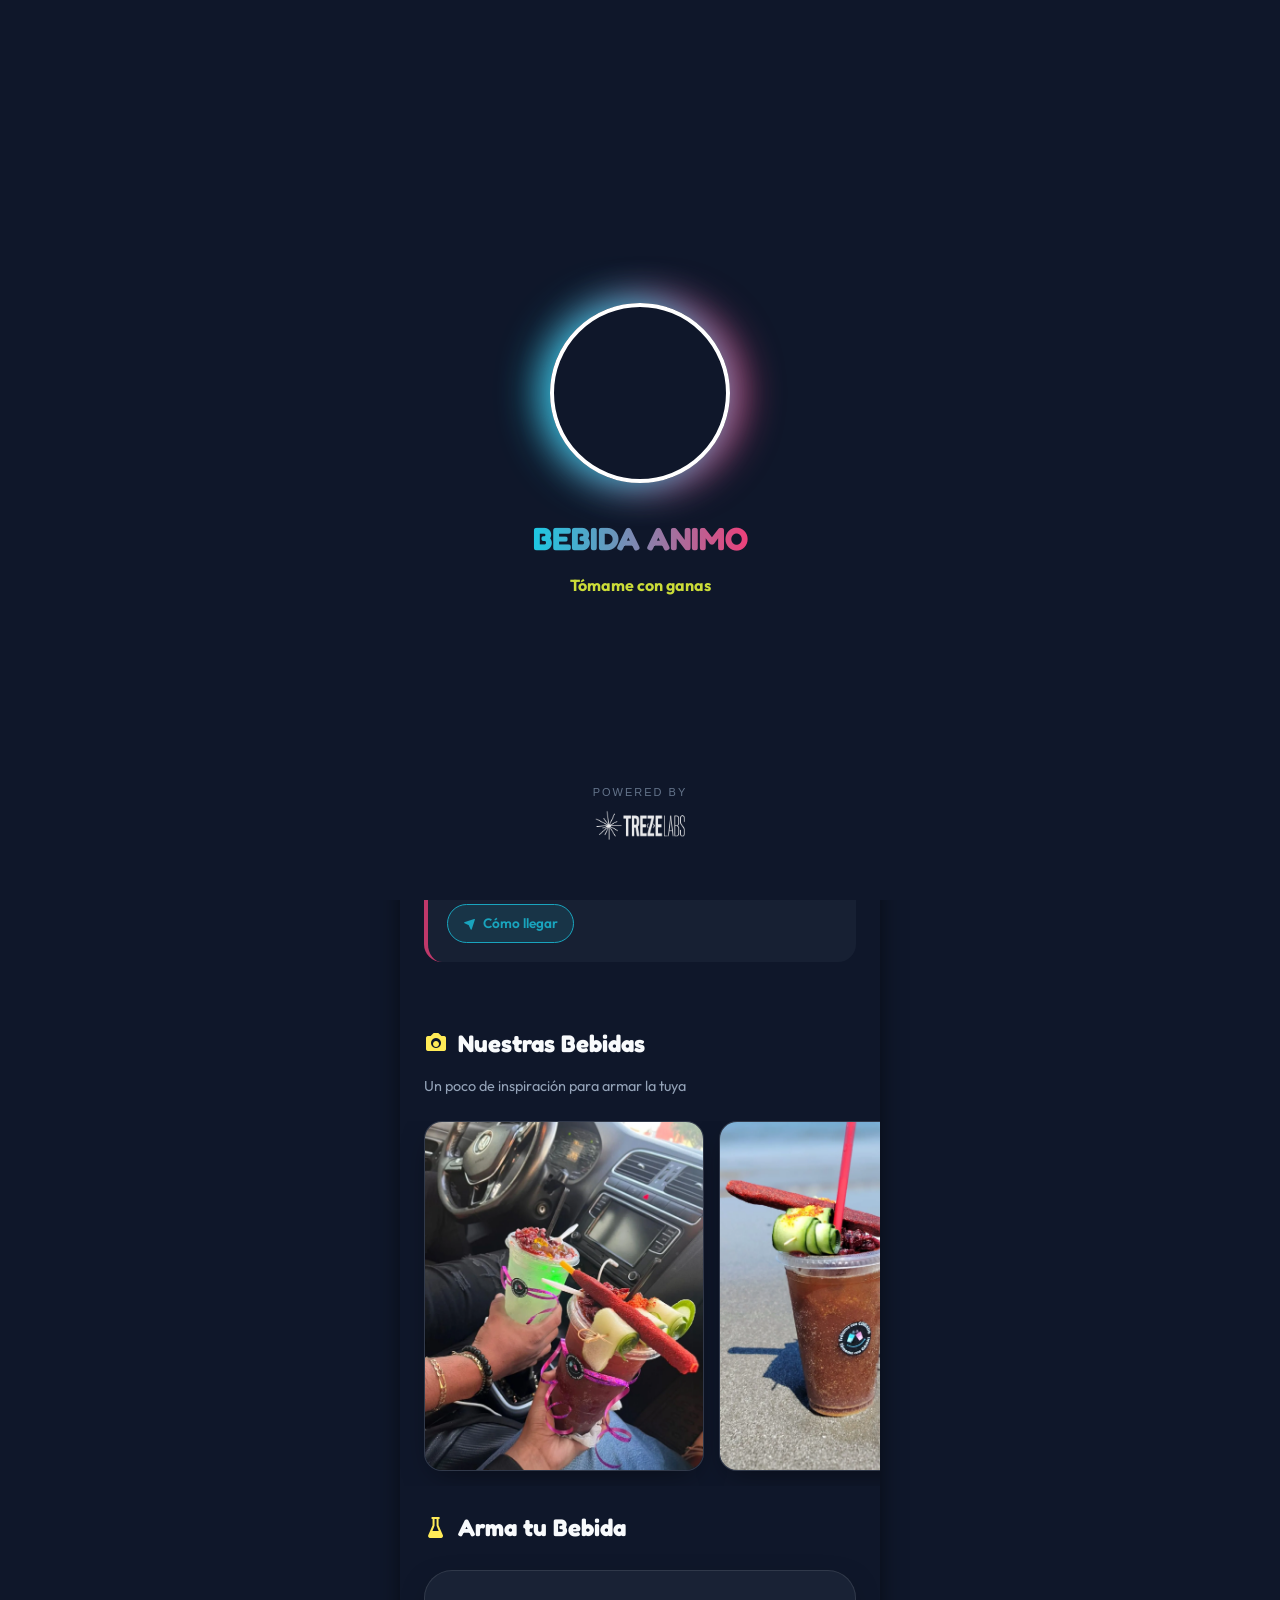
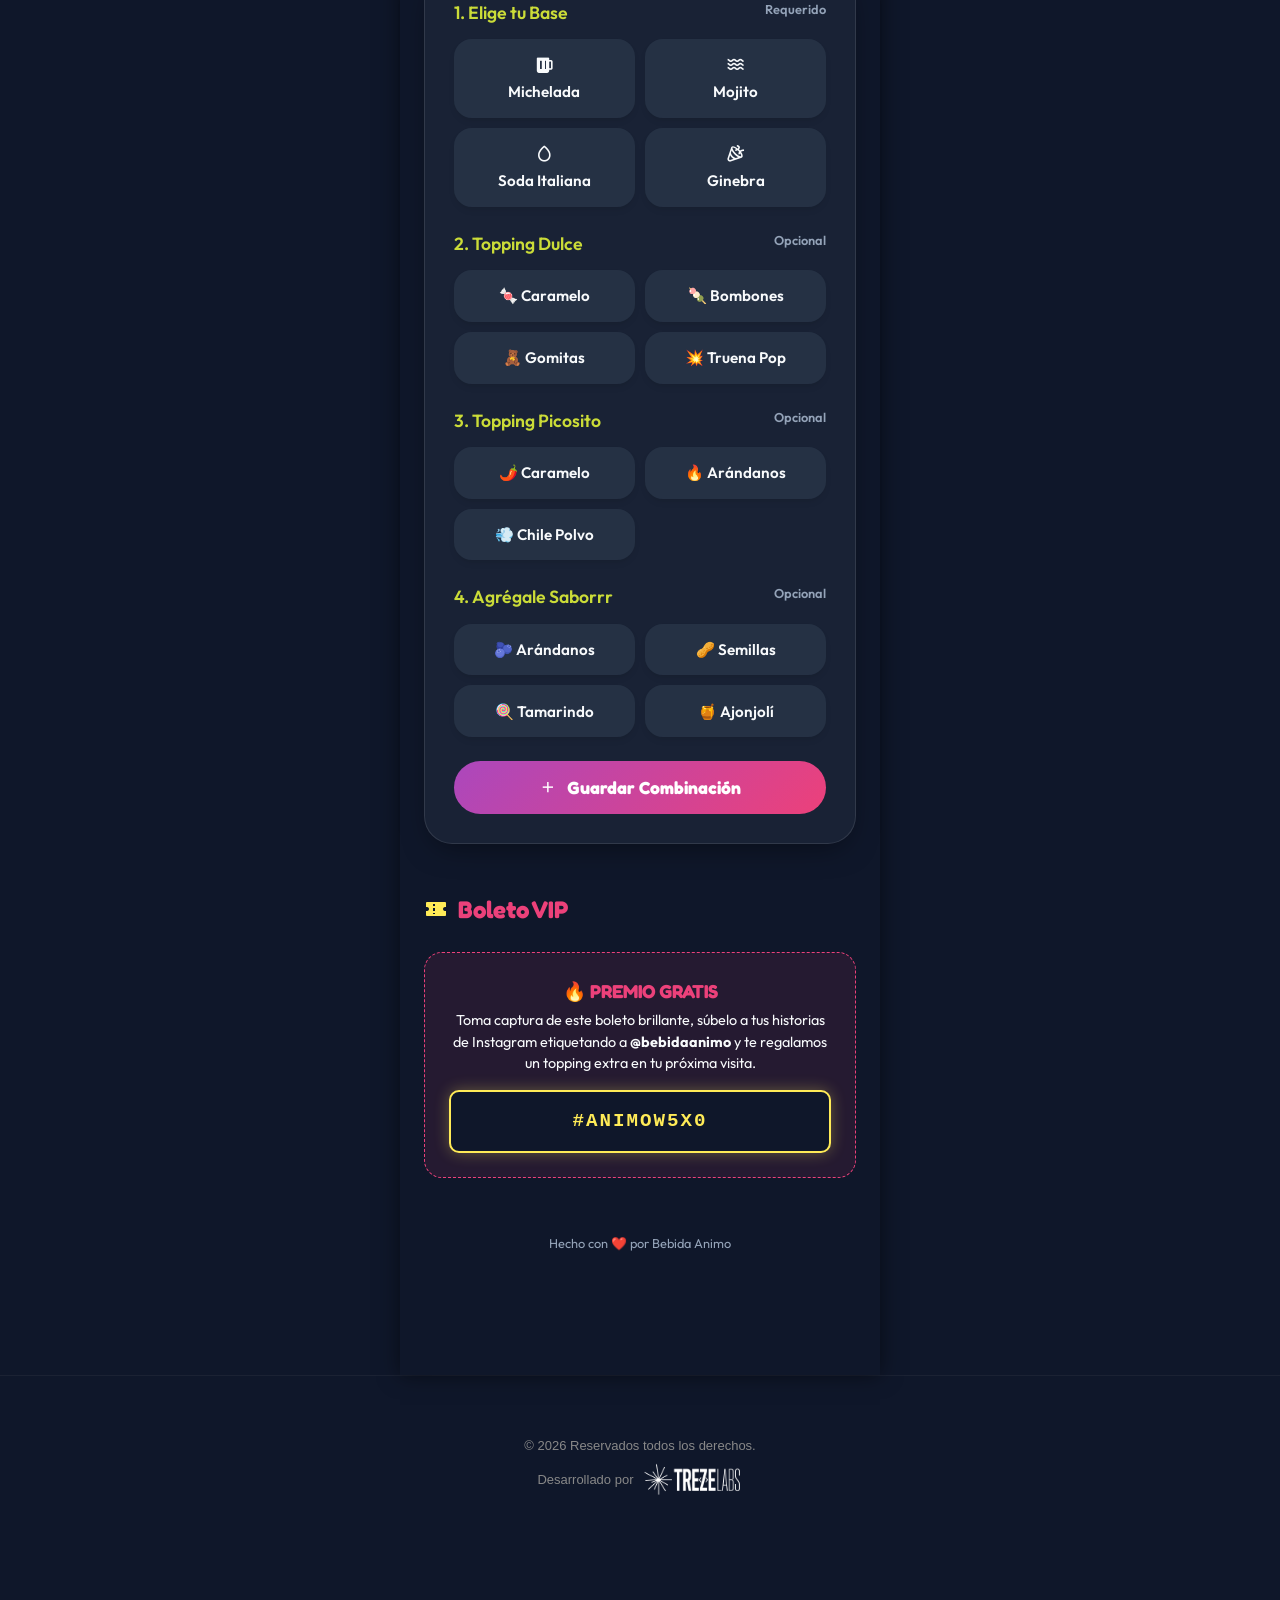
==== commit 70cdb8f5: "style: Use WebP for optimized loading speed and remove UI labels over images" ====
--- a/index.html
+++ b/index.html
@@ -146,46 +146,22 @@
             
             <div class="gallery-slider">
                 <div class="gallery-item">
-                    <img src="assets/drink-9.jpeg" alt="Deliciosa bebida Ánimo 1" loading="lazy">
-                    <div class="gallery-caption">
-                        <span>Refrescante</span>
-                        <span class="gallery-tag">Top 1</span>
-                    </div>
-                </div>
-                <div class="gallery-item">
-                    <img src="assets/drink-11.jpeg" alt="Bebida Ánimo 2" loading="lazy">
-                    <div class="gallery-caption">
-                        <span>Picosita</span>
-                        <span class="gallery-tag">Favorita</span>
-                    </div>
-                </div>
-                <div class="gallery-item">
-                    <img src="assets/drink-6.jpeg" alt="Bebida Ánimo 3" loading="lazy">
-                    <div class="gallery-caption">
-                        <span>Dulce</span>
-                        <span class="gallery-tag">Popular</span>
-                    </div>
-                </div>
-                <div class="gallery-item">
-                    <img src="assets/drink-4.jpeg" alt="Bebida Ánimo 4" loading="lazy">
-                    <div class="gallery-caption">
-                        <span>Mixología</span>
-                        <span class="gallery-tag">Especial</span>
-                    </div>
-                </div>
-                <div class="gallery-item">
-                    <img src="assets/drink-14.jpeg" alt="Bebida Ánimo 5" loading="lazy">
-                    <div class="gallery-caption">
-                        <span>Clásica</span>
-                        <span class="gallery-tag">Top 5</span>
-                    </div>
-                </div>
-                <div class="gallery-item">
-                    <img src="assets/drink-1.jpeg" alt="Bebida Ánimo 6" loading="lazy">
-                    <div class="gallery-caption">
-                        <span>Michelada</span>
-                        <span class="gallery-tag">Promo</span>
-                    </div>
+                    <img src="assets/drink-9.webp" alt="Deliciosa bebida Ánimo 1" loading="lazy">
+                </div>
+                <div class="gallery-item">
+                    <img src="assets/drink-11.webp" alt="Bebida Ánimo 2" loading="lazy">
+                </div>
+                <div class="gallery-item">
+                    <img src="assets/drink-6.webp" alt="Bebida Ánimo 3" loading="lazy">
+                </div>
+                <div class="gallery-item">
+                    <img src="assets/drink-4.webp" alt="Bebida Ánimo 4" loading="lazy">
+                </div>
+                <div class="gallery-item">
+                    <img src="assets/drink-14.webp" alt="Bebida Ánimo 5" loading="lazy">
+                </div>
+                <div class="gallery-item">
+                    <img src="assets/drink-1.webp" alt="Bebida Ánimo 6" loading="lazy">
                 </div>
             </div>
         </section>
--- a/css/style.css
+++ b/css/style.css
@@ -627,29 +627,6 @@
 .gallery-item:hover img {
   transform: scale(1.05);
 }
-.gallery-caption {
-  position: absolute;
-  bottom: 0;
-  left: 0;
-  right: 0;
-  background: linear-gradient(to top, rgba(0,0,0,0.95), transparent);
-  padding: 30px 15px 15px;
-  color: white;
-  font-family: var(--font-heading);
-  font-size: 1.1rem;
-  display: flex;
-  justify-content: space-between;
-  align-items: center;
-}
-.gallery-tag {
-  font-size: 0.7rem;
-  font-family: var(--font-body);
-  background: var(--c-pink);
-  padding: 3px 8px;
-  border-radius: var(--radius-pill);
-  text-transform: uppercase;
-  letter-spacing: 1px;
-}
 
 .footer {
   text-align: center;
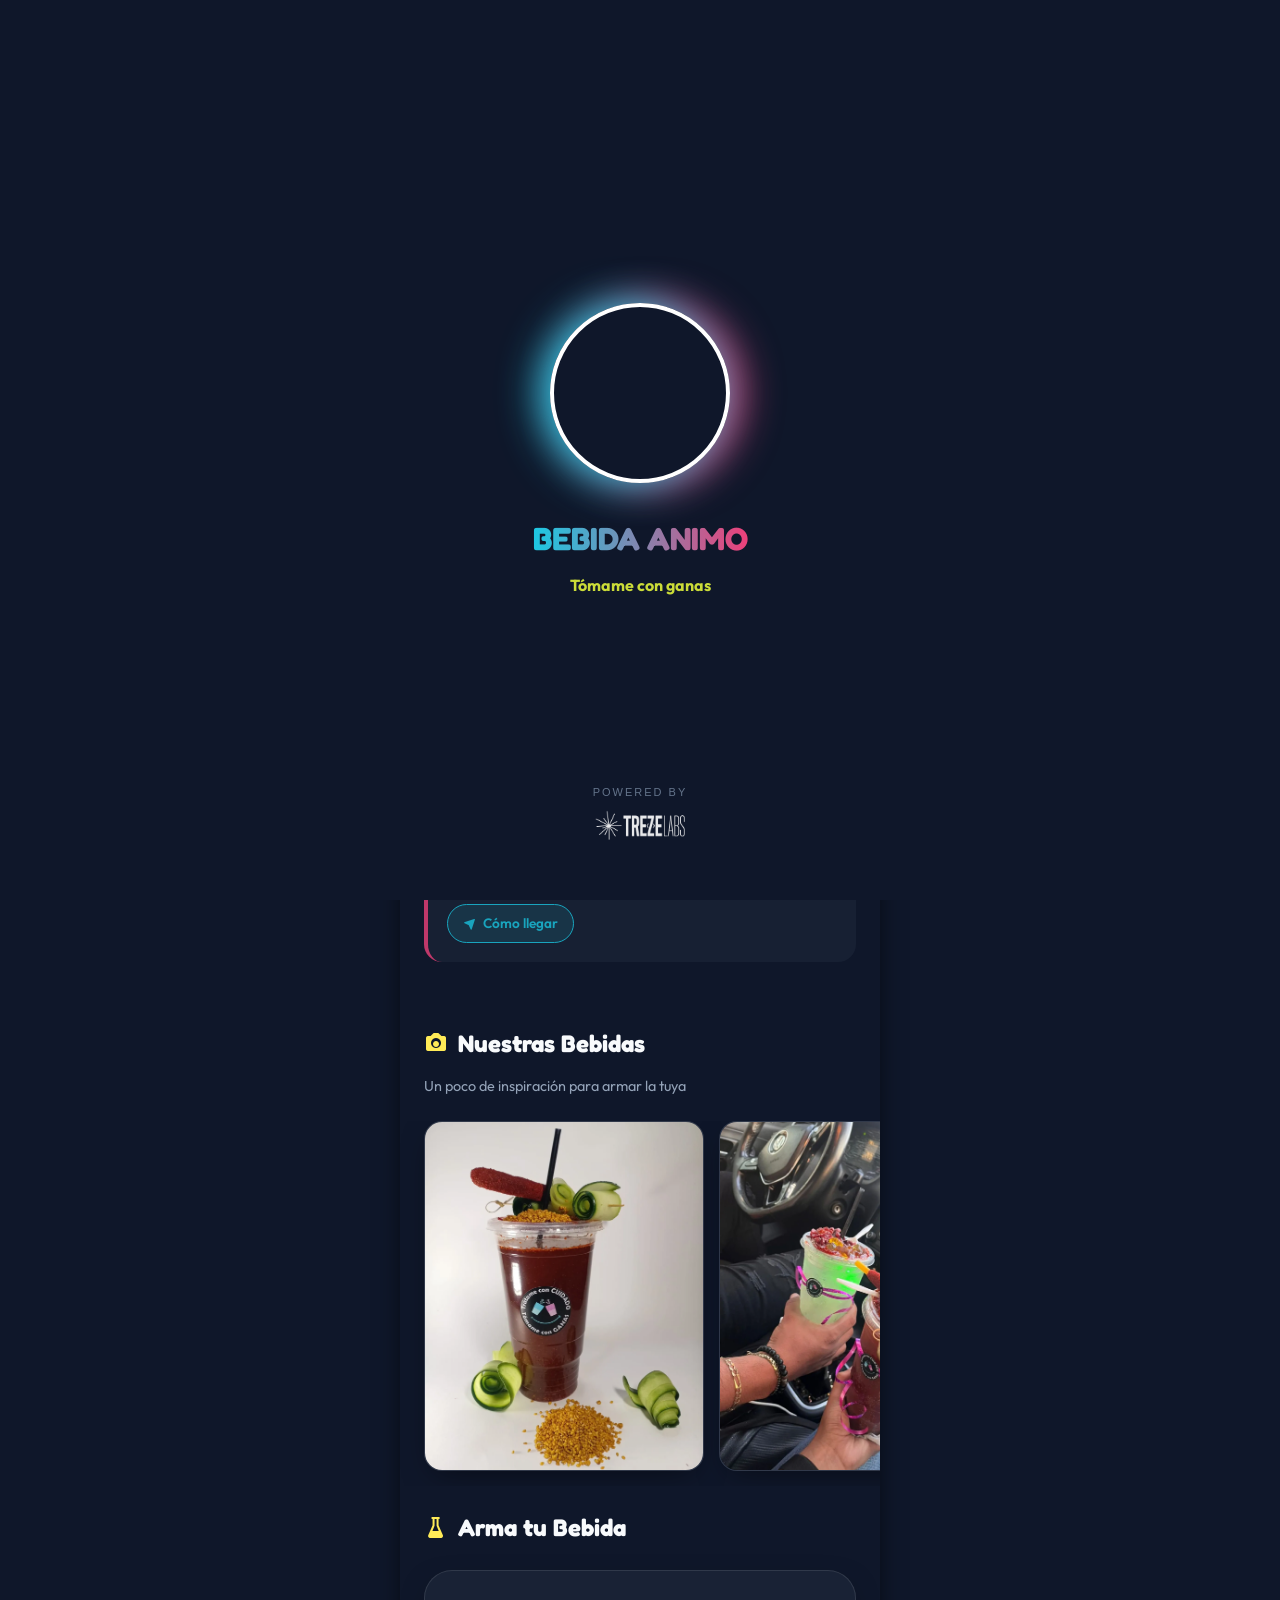
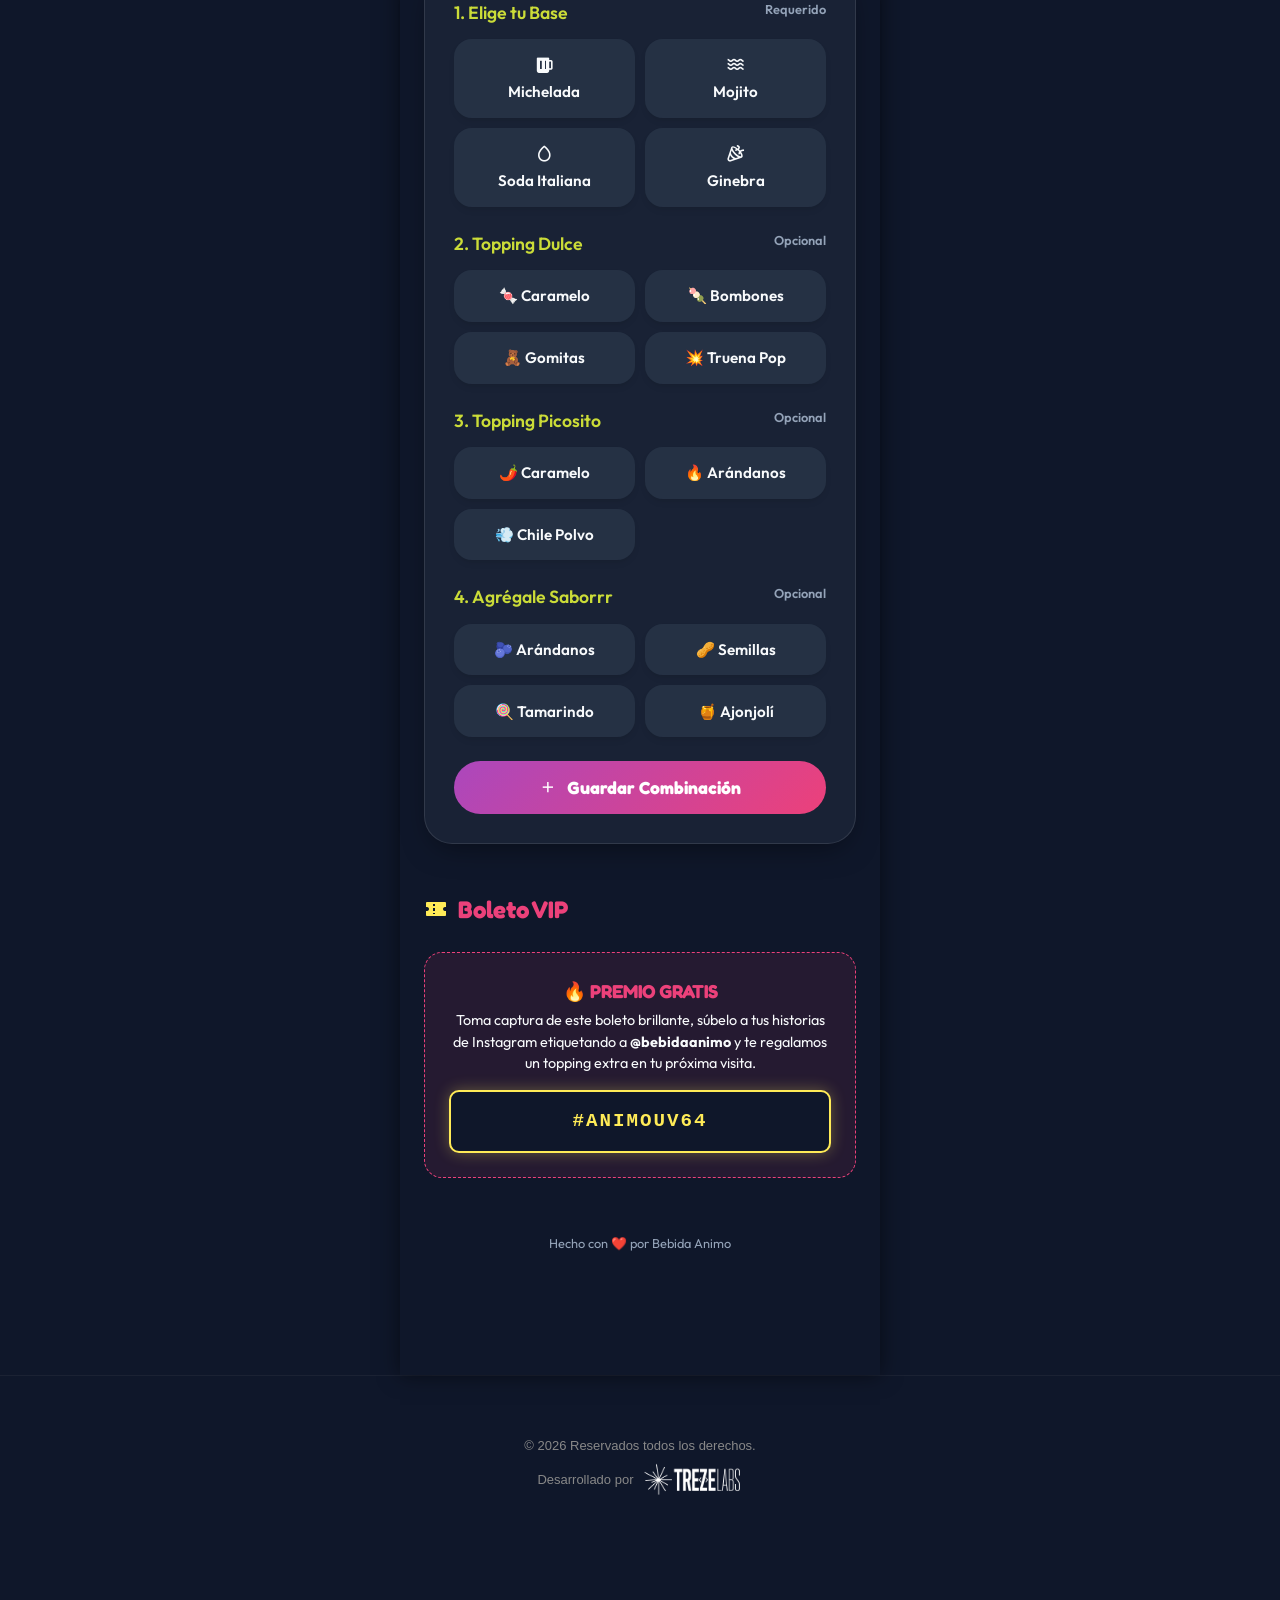
==== commit 9f3d6466: "fix: Reorder gallery to show drink-1 as the first item" ====
--- a/index.html
+++ b/index.html
@@ -146,22 +146,22 @@
             
             <div class="gallery-slider">
                 <div class="gallery-item">
-                    <img src="assets/drink-9.webp" alt="Deliciosa bebida Ánimo 1" loading="lazy">
-                </div>
-                <div class="gallery-item">
-                    <img src="assets/drink-11.webp" alt="Bebida Ánimo 2" loading="lazy">
-                </div>
-                <div class="gallery-item">
-                    <img src="assets/drink-6.webp" alt="Bebida Ánimo 3" loading="lazy">
-                </div>
-                <div class="gallery-item">
-                    <img src="assets/drink-4.webp" alt="Bebida Ánimo 4" loading="lazy">
-                </div>
-                <div class="gallery-item">
-                    <img src="assets/drink-14.webp" alt="Bebida Ánimo 5" loading="lazy">
-                </div>
-                <div class="gallery-item">
-                    <img src="assets/drink-1.webp" alt="Bebida Ánimo 6" loading="lazy">
+                    <img src="assets/drink-1.webp" alt="Bebida Ánimo 1" loading="lazy">
+                </div>
+                <div class="gallery-item">
+                    <img src="assets/drink-9.webp" alt="Deliciosa bebida Ánimo 2" loading="lazy">
+                </div>
+                <div class="gallery-item">
+                    <img src="assets/drink-11.webp" alt="Bebida Ánimo 3" loading="lazy">
+                </div>
+                <div class="gallery-item">
+                    <img src="assets/drink-6.webp" alt="Bebida Ánimo 4" loading="lazy">
+                </div>
+                <div class="gallery-item">
+                    <img src="assets/drink-4.webp" alt="Bebida Ánimo 5" loading="lazy">
+                </div>
+                <div class="gallery-item">
+                    <img src="assets/drink-14.webp" alt="Bebida Ánimo 6" loading="lazy">
                 </div>
             </div>
         </section>
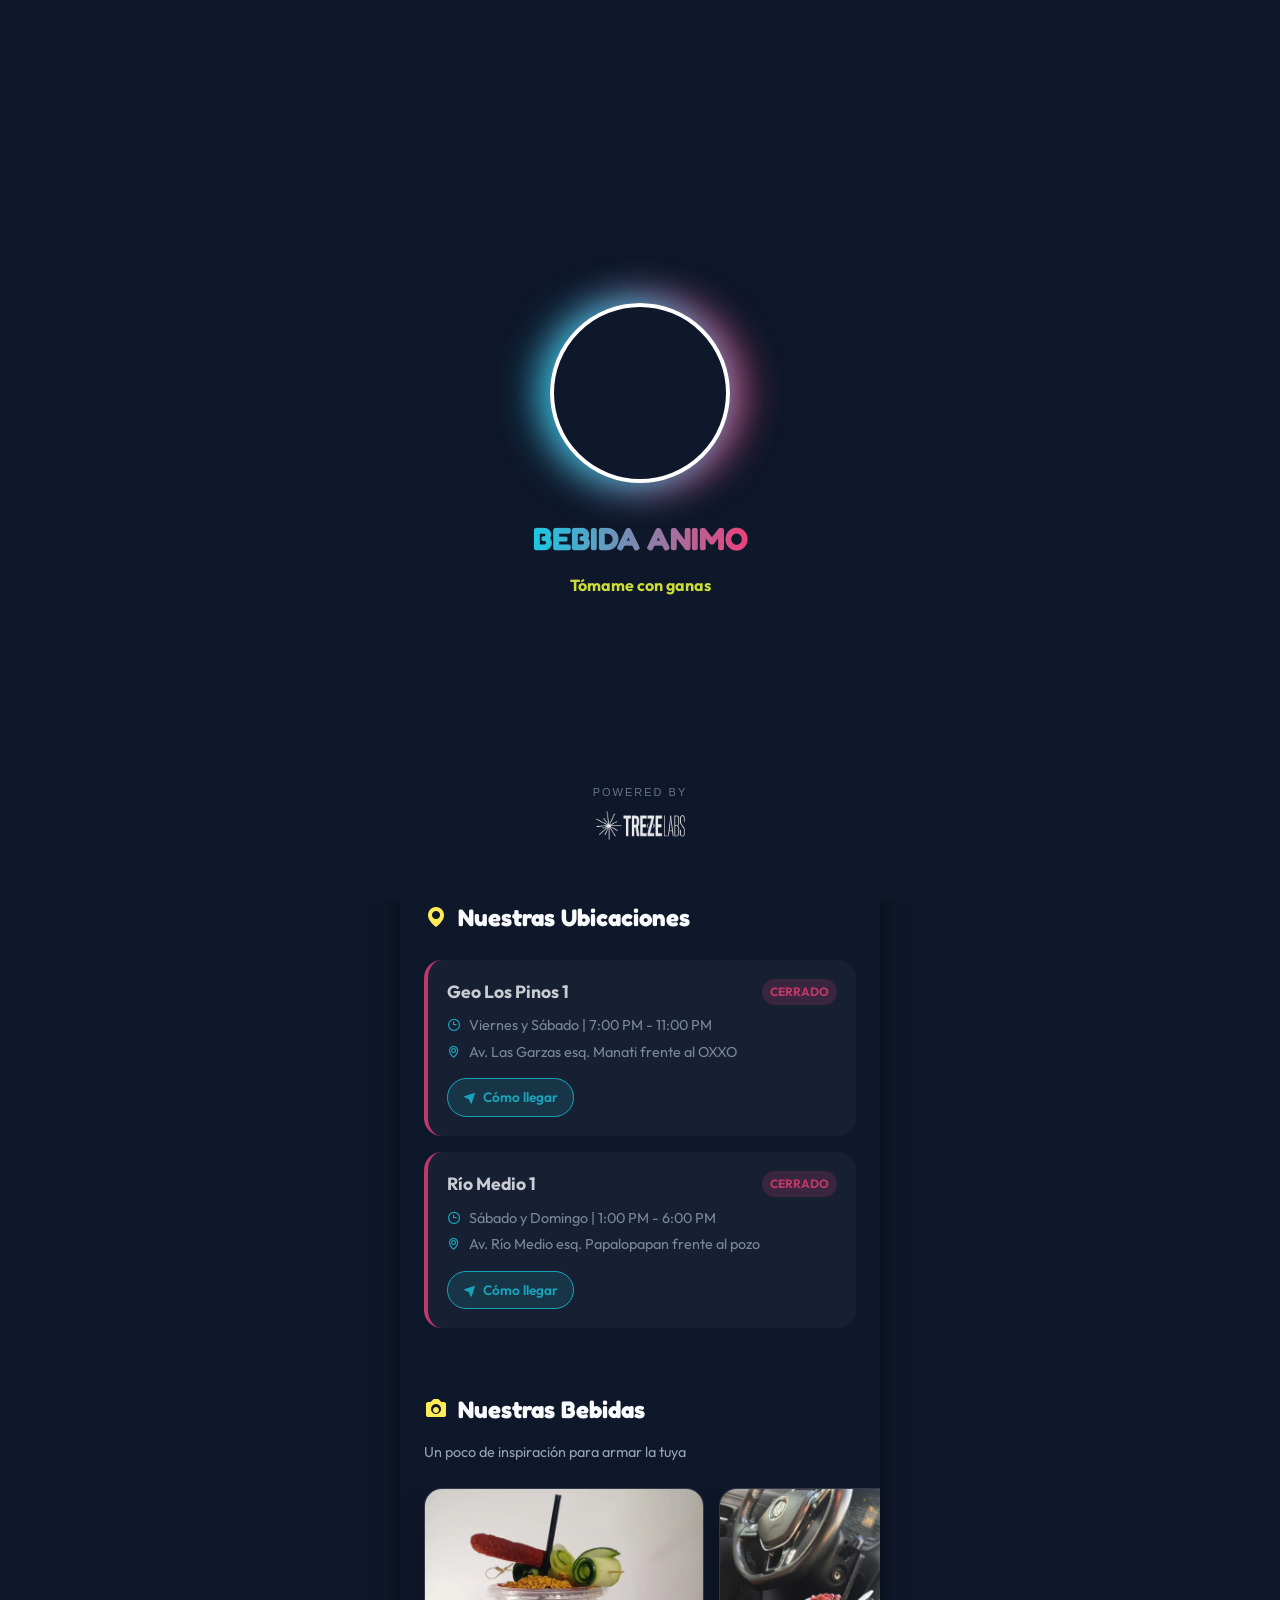
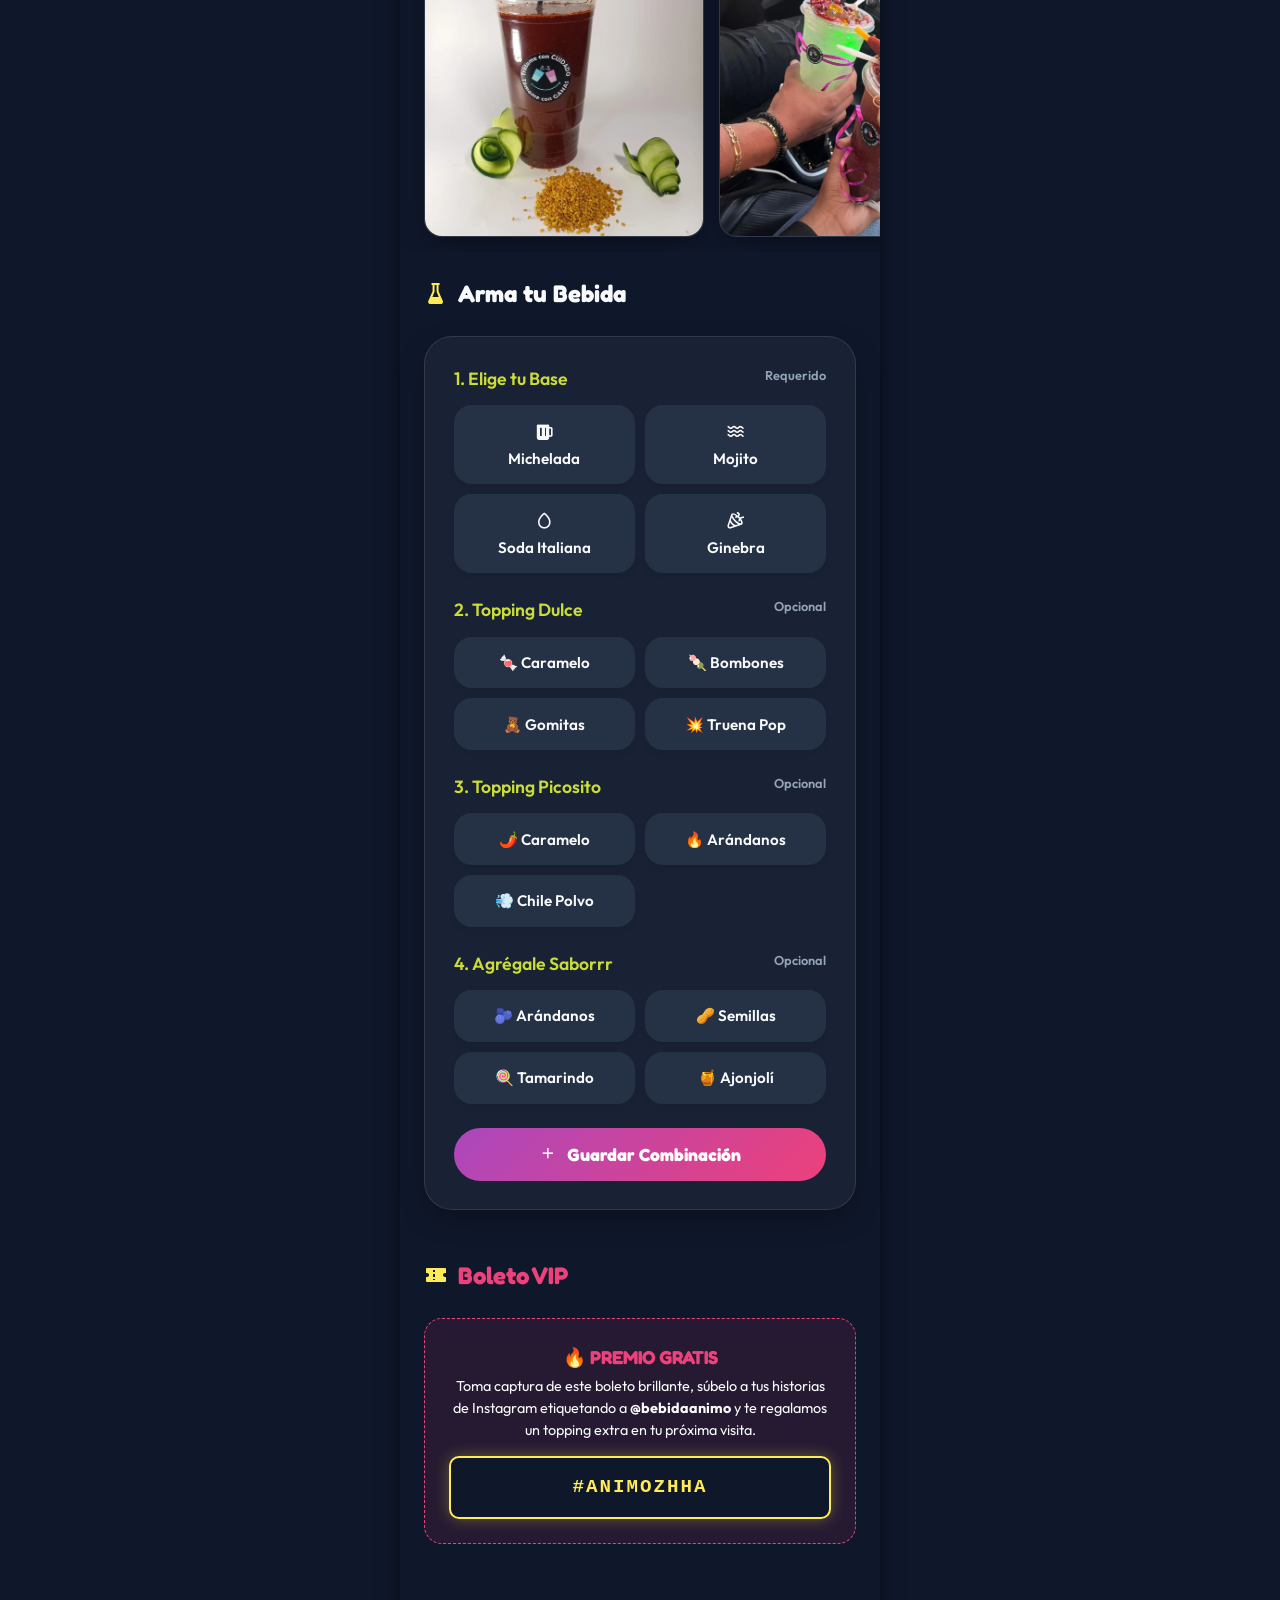
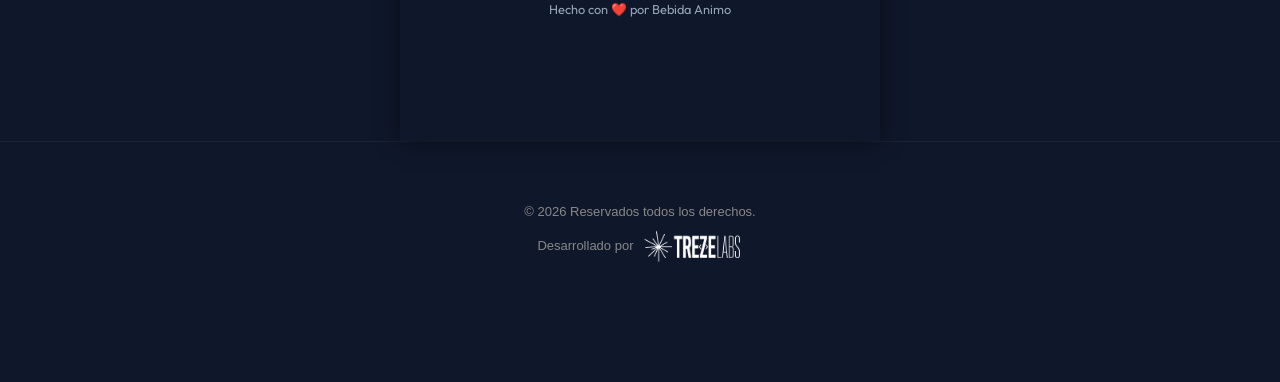
==== commit 7eb79664: "feat: Add drinks specialty list, event ticket tape, and events gallery" ====
--- a/index.html
+++ b/index.html
@@ -104,6 +104,51 @@
             </div>
         </header>
 
+        <!-- Especialidades y Eventos -->
+        <section class="section" style="padding-top: 0; padding-bottom: 0;">
+            <!-- Categorías de Bebidas -->
+            <div class="drink-tags">
+                <span class="drink-tag">Micheladas</span>
+                <span class="drink-tag">Mojitos</span>
+                <span class="drink-tag">Sodas italianas</span>
+                <span class="drink-tag">Ginebras</span>
+                <span class="drink-tag">Tintito</span>
+            </div>
+
+            <!-- Cintillo Ticker de Eventos -->
+            <div class="ticker-wrap">
+                <div class="ticker">
+                    <span class="ticker-item">🎉 PARA EVENTOS BODA XV AÑOS BABY SHOWER CUMPLEAÑOS 🎉</span>
+                    <span class="ticker-item">🎉 PARA EVENTOS BODA XV AÑOS BABY SHOWER CUMPLEAÑOS 🎉</span>
+                </div>
+            </div>
+
+            <!-- Galería de Eventos -->
+            <div class="gallery-slider events-slider" style="margin-top: 1rem;">
+                <div class="gallery-item" style="border-radius: var(--radius-lg);">
+                    <img style="aspect-ratio: 16/9;" src="assets/eventos/evento-1.webp" alt="Evento Bebida Ánimo" loading="lazy">
+                </div>
+                <div class="gallery-item" style="border-radius: var(--radius-lg);">
+                    <img style="aspect-ratio: 16/9;" src="assets/eventos/evento-8.webp" alt="Fiesta con Bebida Ánimo" loading="lazy">
+                </div>
+                <div class="gallery-item" style="border-radius: var(--radius-lg);">
+                    <img style="aspect-ratio: 16/9;" src="assets/eventos/evento-3.webp" alt="Barra de eventos Bebida Ánimo" loading="lazy">
+                </div>
+                <div class="gallery-item" style="border-radius: var(--radius-lg);">
+                    <img style="aspect-ratio: 16/9;" src="assets/eventos/evento-4.webp" alt="Servicio Bebida Ánimo" loading="lazy">
+                </div>
+                <div class="gallery-item" style="border-radius: var(--radius-lg);">
+                    <img style="aspect-ratio: 16/9;" src="assets/eventos/evento-5.webp" alt="Celebración Mágica" loading="lazy">
+                </div>
+                <div class="gallery-item" style="border-radius: var(--radius-lg);">
+                    <img style="aspect-ratio: 16/9;" src="assets/eventos/evento-6.webp" alt="Bebidas para fiestas" loading="lazy">
+                </div>
+                <div class="gallery-item" style="border-radius: var(--radius-lg);">
+                    <img style="aspect-ratio: 16/9;" src="assets/eventos/evento-7.webp" alt="Bebida Ánimo en tu evento" loading="lazy">
+                </div>
+            </div>
+        </section>
+
         <!-- Dynamic Cart FAB -->
         <button class="fab-cart" id="fab-cart" style="display: none;">
             <i class='bx bxs-shopping-bag'></i>
--- a/css/style.css
+++ b/css/style.css
@@ -628,6 +628,64 @@
   transform: scale(1.05);
 }
 
+
+/* Endless Ticker */
+.ticker-wrap {
+  width: 100vw;
+  margin-left: -1.5rem; /* Break out of section padding */
+  overflow: hidden;
+  background: var(--c-pink);
+  box-shadow: var(--shadow-neon-pink);
+  margin-top: 1.5rem;
+  margin-bottom: 1.5rem;
+  padding: 8px 0;
+  display: flex;
+}
+.ticker {
+  white-space: nowrap;
+  animation: ticker 20s linear infinite;
+  display: flex;
+  align-items: center;
+}
+.ticker-item {
+  display: inline-block;
+  padding: 0 2rem;
+  font-family: var(--font-heading);
+  font-size: 1.1rem;
+  color: #fff;
+  text-transform: uppercase;
+  letter-spacing: 2px;
+}
+@keyframes ticker {
+  0% { transform: translate3d(0, 0, 0); }
+  100% { transform: translate3d(-50%, 0, 0); }
+}
+
+/* Drink Tags / Specialties */
+.drink-tags {
+  display: flex;
+  flex-wrap: wrap;
+  gap: 10px;
+  justify-content: center;
+  margin-top: 1.5rem;
+  margin-bottom: 0.5rem;
+}
+.drink-tag {
+  background: rgba(255, 255, 255, 0.05);
+  border: 1px solid rgba(255, 255, 255, 0.15);
+  color: var(--text-main);
+  padding: 6px 14px;
+  border-radius: var(--radius-pill);
+  font-size: 0.85rem;
+  font-weight: 600;
+  white-space: nowrap;
+}
+.drink-tag:nth-child(1) { border-color: var(--c-cyan); color: var(--c-cyan); }
+.drink-tag:nth-child(2) { border-color: var(--c-lime); color: var(--c-lime); }
+.drink-tag:nth-child(3) { border-color: var(--c-pink); color: var(--c-pink); }
+.drink-tag:nth-child(4) { border-color: var(--c-yellow); color: var(--c-yellow); }
+.drink-tag:nth-child(5) { border-color: var(--c-purple); color: var(--c-purple); }
+
 .footer {
   text-align: center;
   padding: 2rem;
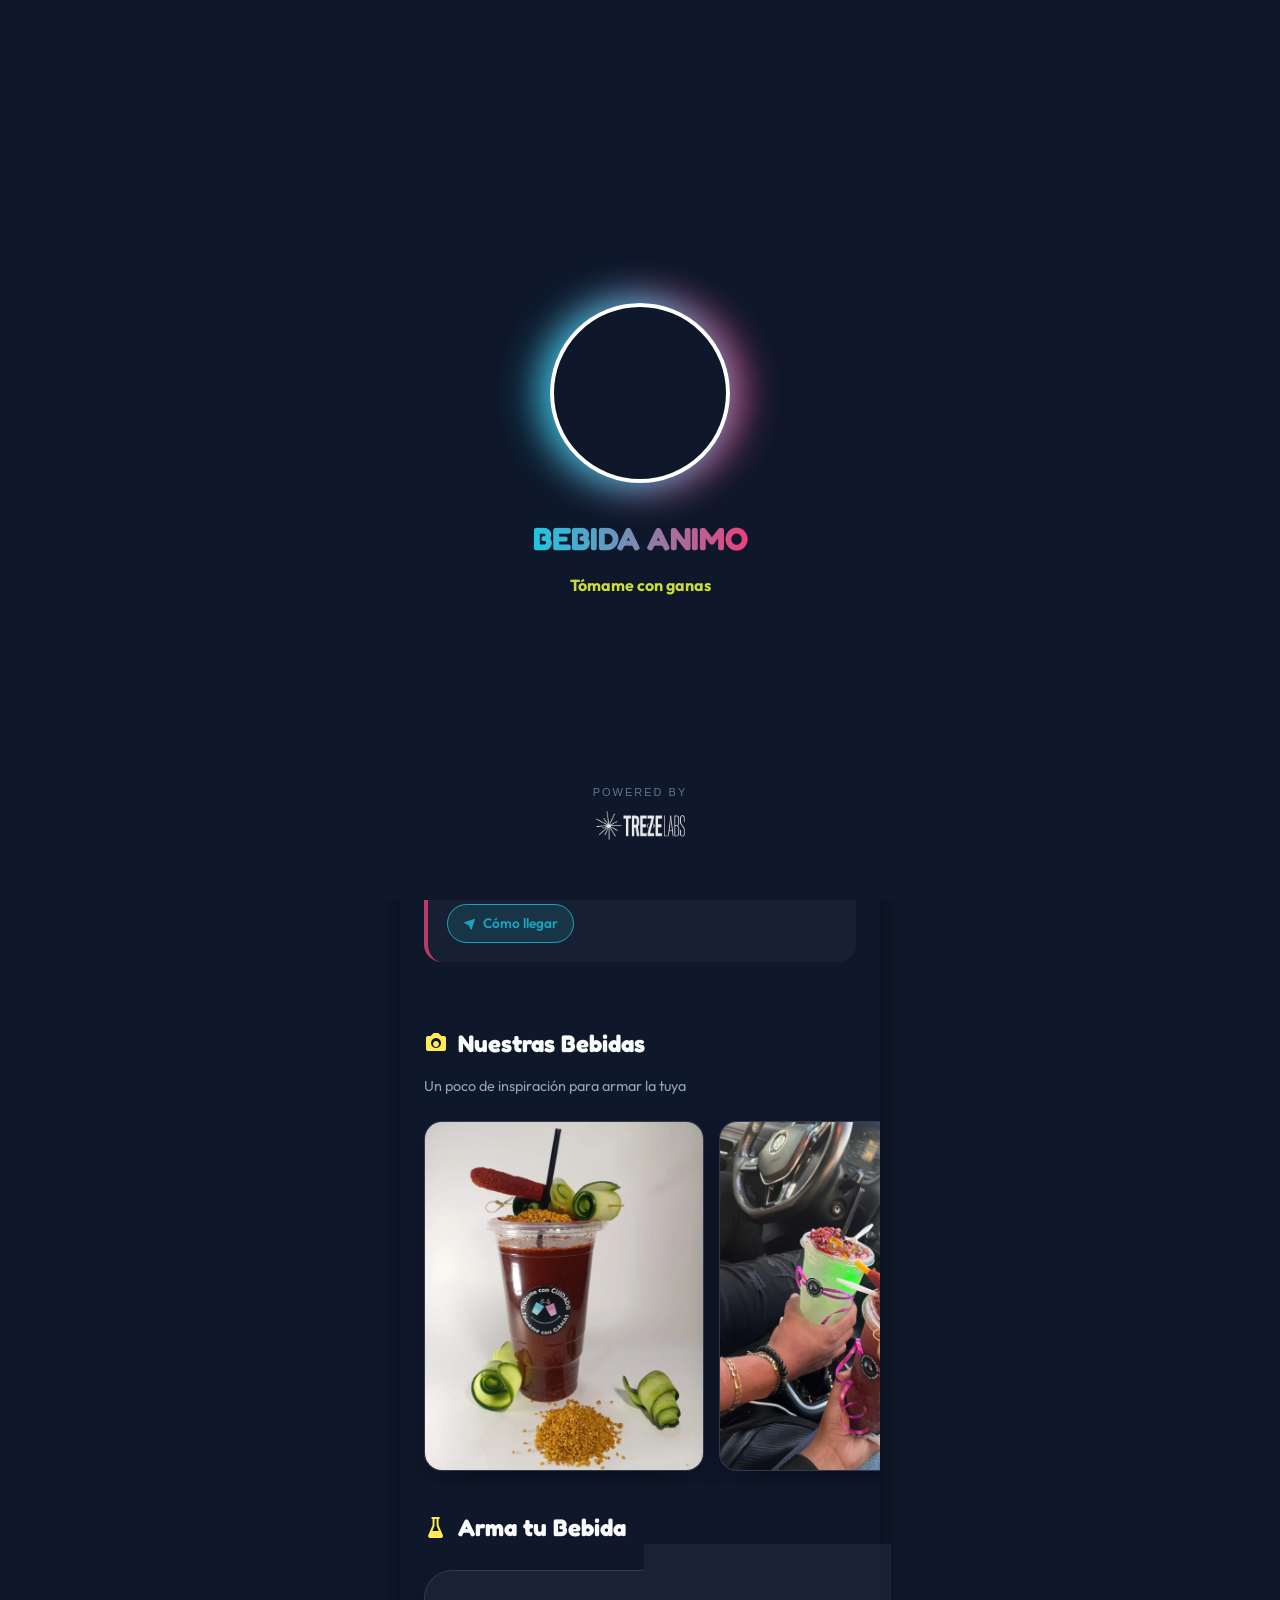
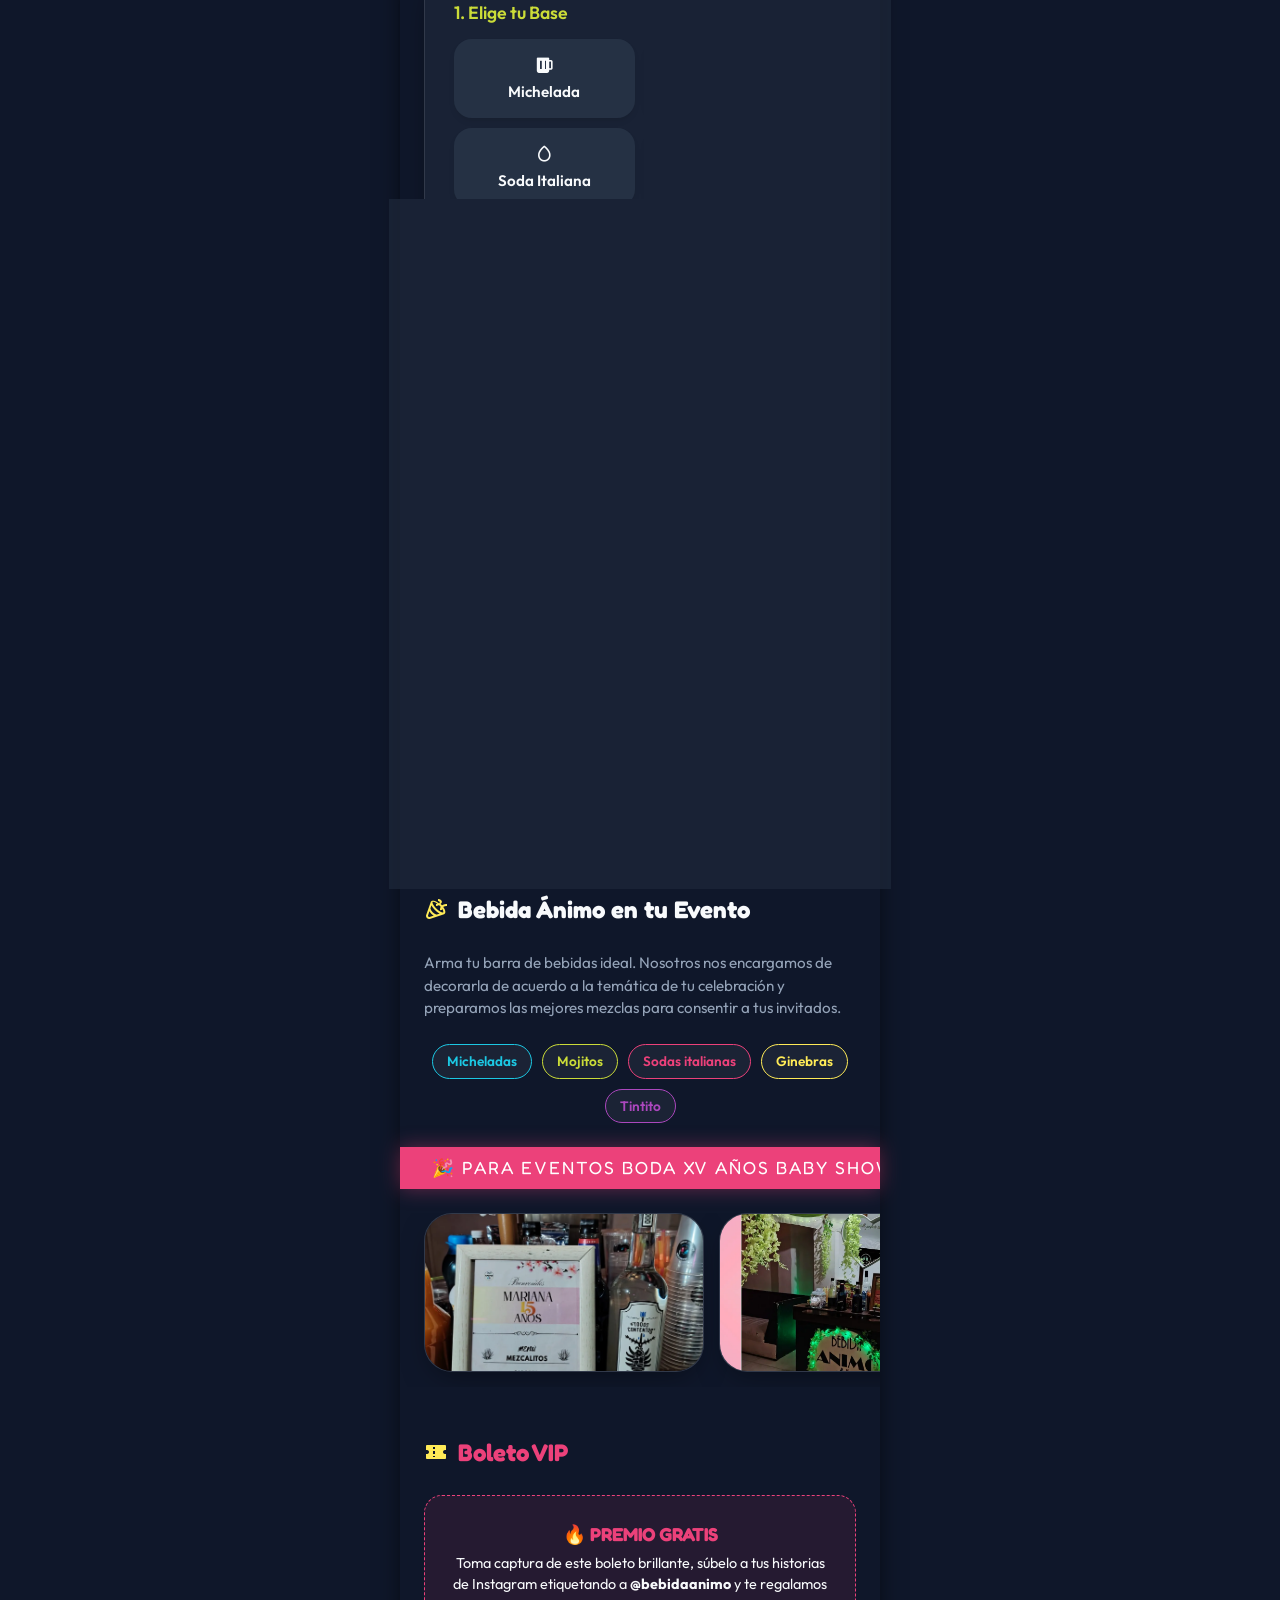
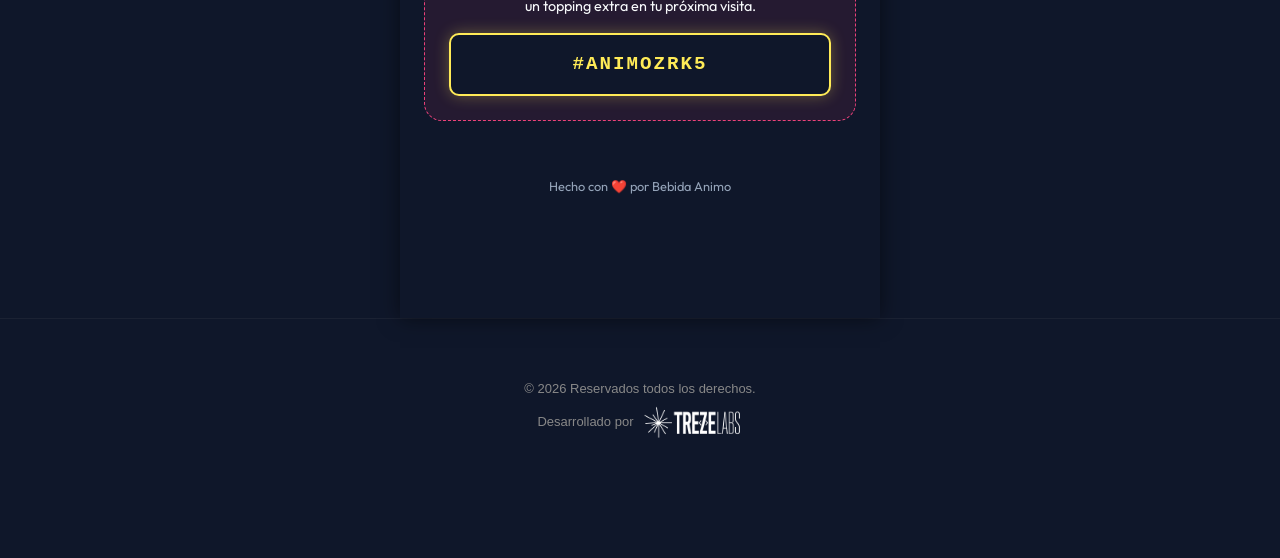
==== commit b25d8e4a: "fix: Relocate Events to run after visually building drink and fix ticket wrap overflow bug" ====
--- a/index.html
+++ b/index.html
@@ -104,51 +104,6 @@
             </div>
         </header>
 
-        <!-- Especialidades y Eventos -->
-        <section class="section" style="padding-top: 0; padding-bottom: 0;">
-            <!-- Categorías de Bebidas -->
-            <div class="drink-tags">
-                <span class="drink-tag">Micheladas</span>
-                <span class="drink-tag">Mojitos</span>
-                <span class="drink-tag">Sodas italianas</span>
-                <span class="drink-tag">Ginebras</span>
-                <span class="drink-tag">Tintito</span>
-            </div>
-
-            <!-- Cintillo Ticker de Eventos -->
-            <div class="ticker-wrap">
-                <div class="ticker">
-                    <span class="ticker-item">🎉 PARA EVENTOS BODA XV AÑOS BABY SHOWER CUMPLEAÑOS 🎉</span>
-                    <span class="ticker-item">🎉 PARA EVENTOS BODA XV AÑOS BABY SHOWER CUMPLEAÑOS 🎉</span>
-                </div>
-            </div>
-
-            <!-- Galería de Eventos -->
-            <div class="gallery-slider events-slider" style="margin-top: 1rem;">
-                <div class="gallery-item" style="border-radius: var(--radius-lg);">
-                    <img style="aspect-ratio: 16/9;" src="assets/eventos/evento-1.webp" alt="Evento Bebida Ánimo" loading="lazy">
-                </div>
-                <div class="gallery-item" style="border-radius: var(--radius-lg);">
-                    <img style="aspect-ratio: 16/9;" src="assets/eventos/evento-8.webp" alt="Fiesta con Bebida Ánimo" loading="lazy">
-                </div>
-                <div class="gallery-item" style="border-radius: var(--radius-lg);">
-                    <img style="aspect-ratio: 16/9;" src="assets/eventos/evento-3.webp" alt="Barra de eventos Bebida Ánimo" loading="lazy">
-                </div>
-                <div class="gallery-item" style="border-radius: var(--radius-lg);">
-                    <img style="aspect-ratio: 16/9;" src="assets/eventos/evento-4.webp" alt="Servicio Bebida Ánimo" loading="lazy">
-                </div>
-                <div class="gallery-item" style="border-radius: var(--radius-lg);">
-                    <img style="aspect-ratio: 16/9;" src="assets/eventos/evento-5.webp" alt="Celebración Mágica" loading="lazy">
-                </div>
-                <div class="gallery-item" style="border-radius: var(--radius-lg);">
-                    <img style="aspect-ratio: 16/9;" src="assets/eventos/evento-6.webp" alt="Bebidas para fiestas" loading="lazy">
-                </div>
-                <div class="gallery-item" style="border-radius: var(--radius-lg);">
-                    <img style="aspect-ratio: 16/9;" src="assets/eventos/evento-7.webp" alt="Bebida Ánimo en tu evento" loading="lazy">
-                </div>
-            </div>
-        </section>
-
         <!-- Dynamic Cart FAB -->
         <button class="fab-cart" id="fab-cart" style="display: none;">
             <i class='bx bxs-shopping-bag'></i>
@@ -274,6 +229,57 @@
                 <button class="add-to-cart-btn" id="btn-add-drink">
                     <i class='bx bx-plus'></i> Guardar Combinación
                 </button>
+            </div>
+        </section> <!-- End Mixology Area -->
+
+        <!-- Especialidades y Eventos -->
+        <section class="section">
+            <h2 class="section-title"><i class='bx bx-party'></i> Bebida Ánimo en tu Evento</h2>
+            <p style="color: var(--text-muted); font-size: 0.95rem; line-height: 1.5; margin-bottom: 1.5rem;">
+                Arma tu barra de bebidas ideal. Nosotros nos encargamos de decorarla de acuerdo a la temática de tu celebración y preparamos las mejores mezclas para consentir a tus invitados.
+            </p>
+
+            <!-- Categorías de Bebidas -->
+            <div class="drink-tags" style="margin-bottom: 1.5rem;">
+                <span class="drink-tag">Micheladas</span>
+                <span class="drink-tag">Mojitos</span>
+                <span class="drink-tag">Sodas italianas</span>
+                <span class="drink-tag">Ginebras</span>
+                <span class="drink-tag">Tintito</span>
+            </div>
+
+            <!-- Cintillo Ticker de Eventos -->
+            <div class="ticker-wrap">
+                <div class="ticker">
+                    <span class="ticker-item">🎉 PARA EVENTOS BODA XV AÑOS BABY SHOWER CUMPLEAÑOS 🎉</span>
+                    <span class="ticker-item">🎉 PARA EVENTOS BODA XV AÑOS BABY SHOWER CUMPLEAÑOS 🎉</span>
+                    <span class="ticker-item">🎉 PARA EVENTOS BODA XV AÑOS BABY SHOWER CUMPLEAÑOS 🎉</span>
+                </div>
+            </div>
+
+            <!-- Galería de Eventos -->
+            <div class="gallery-slider events-slider" style="margin-top: 1rem; margin-bottom: 0;">
+                <div class="gallery-item" style="border-radius: var(--radius-lg);">
+                    <img style="aspect-ratio: 16/9;" src="assets/eventos/evento-1.webp" alt="Evento Bebida Ánimo" loading="lazy">
+                </div>
+                <div class="gallery-item" style="border-radius: var(--radius-lg);">
+                    <img style="aspect-ratio: 16/9;" src="assets/eventos/evento-8.webp" alt="Fiesta con Bebida Ánimo" loading="lazy">
+                </div>
+                <div class="gallery-item" style="border-radius: var(--radius-lg);">
+                    <img style="aspect-ratio: 16/9;" src="assets/eventos/evento-3.webp" alt="Barra de eventos Bebida Ánimo" loading="lazy">
+                </div>
+                <div class="gallery-item" style="border-radius: var(--radius-lg);">
+                    <img style="aspect-ratio: 16/9;" src="assets/eventos/evento-4.webp" alt="Servicio Bebida Ánimo" loading="lazy">
+                </div>
+                <div class="gallery-item" style="border-radius: var(--radius-lg);">
+                    <img style="aspect-ratio: 16/9;" src="assets/eventos/evento-5.webp" alt="Celebración Mágica" loading="lazy">
+                </div>
+                <div class="gallery-item" style="border-radius: var(--radius-lg);">
+                    <img style="aspect-ratio: 16/9;" src="assets/eventos/evento-6.webp" alt="Bebidas para fiestas" loading="lazy">
+                </div>
+                <div class="gallery-item" style="border-radius: var(--radius-lg);">
+                    <img style="aspect-ratio: 16/9;" src="assets/eventos/evento-7.webp" alt="Bebida Ánimo en tu evento" loading="lazy">
+                </div>
             </div>
         </section>
 
--- a/css/style.css
+++ b/css/style.css
@@ -631,7 +631,7 @@
 
 /* Endless Ticker */
 .ticker-wrap {
-  width: 100vw;
+  width: calc(100% + 3rem);
   margin-left: -1.5rem; /* Break out of section padding */
   overflow: hidden;
   background: var(--c-pink);
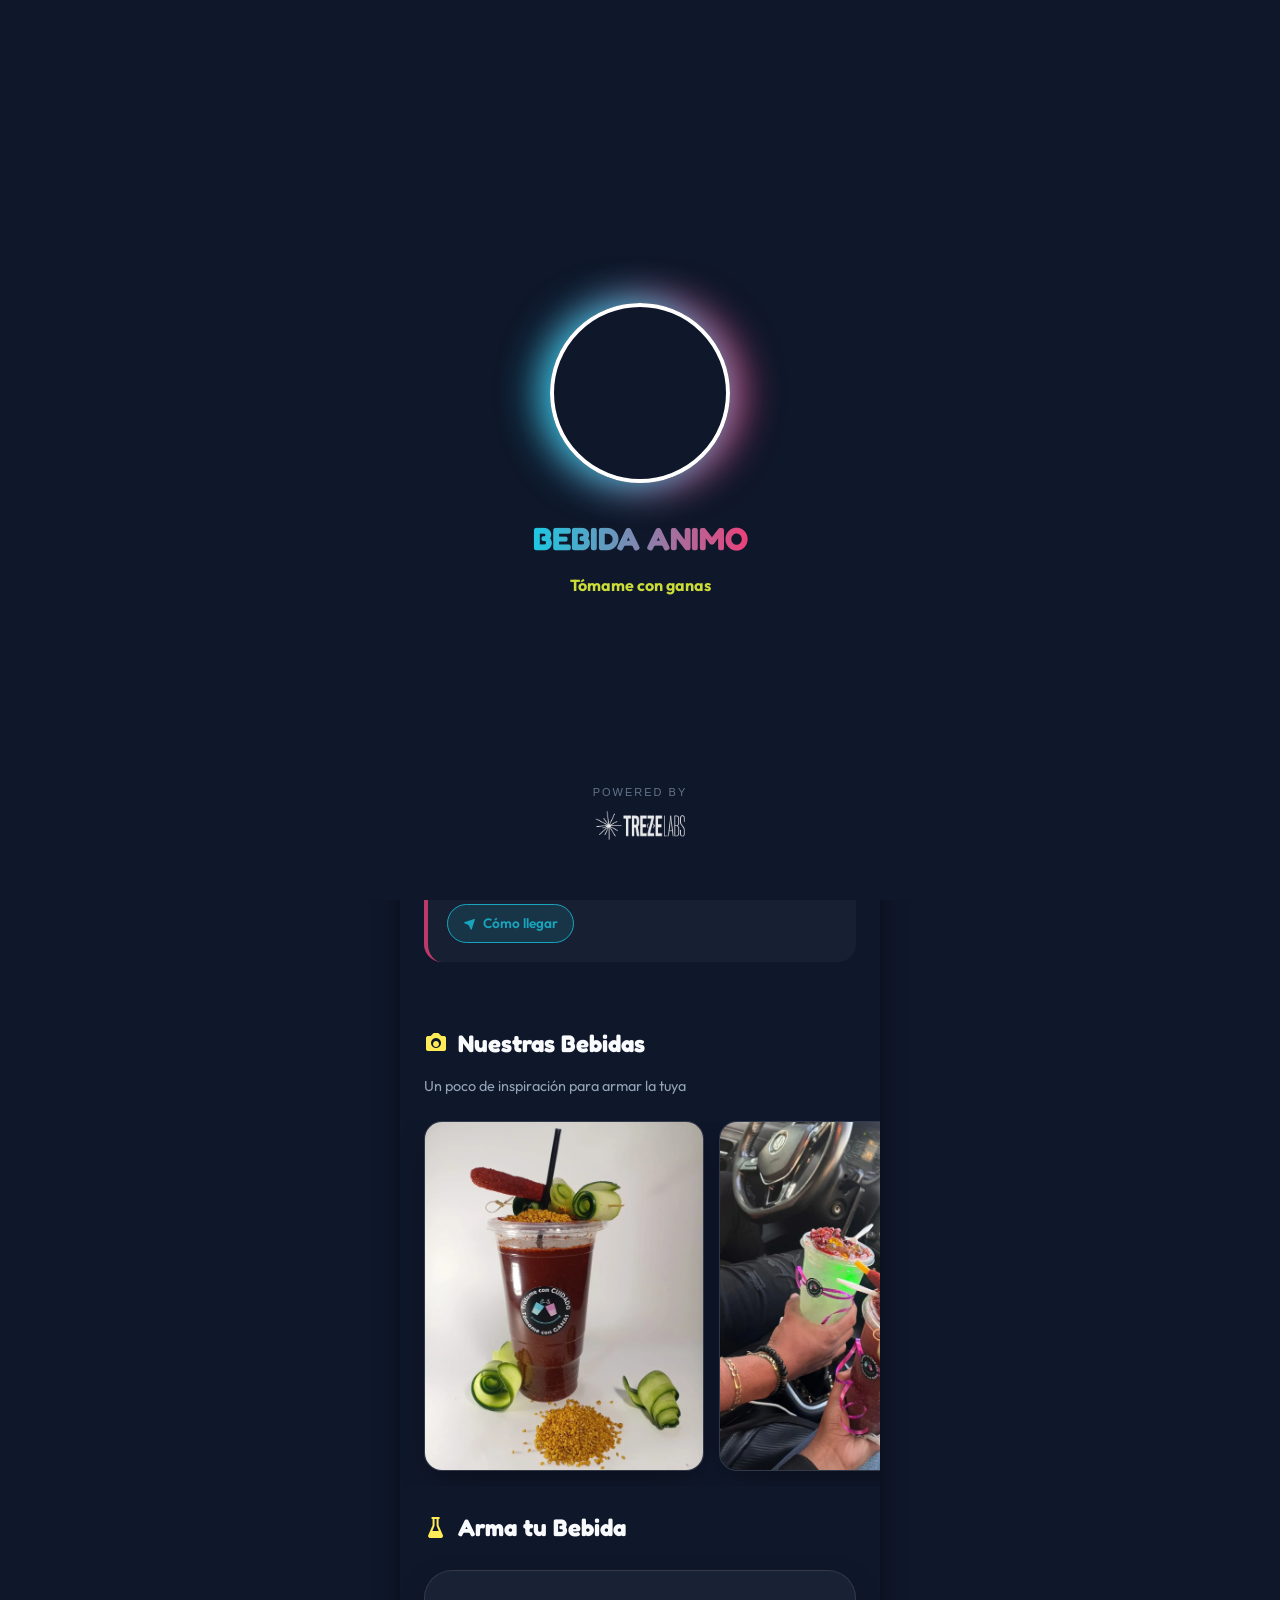
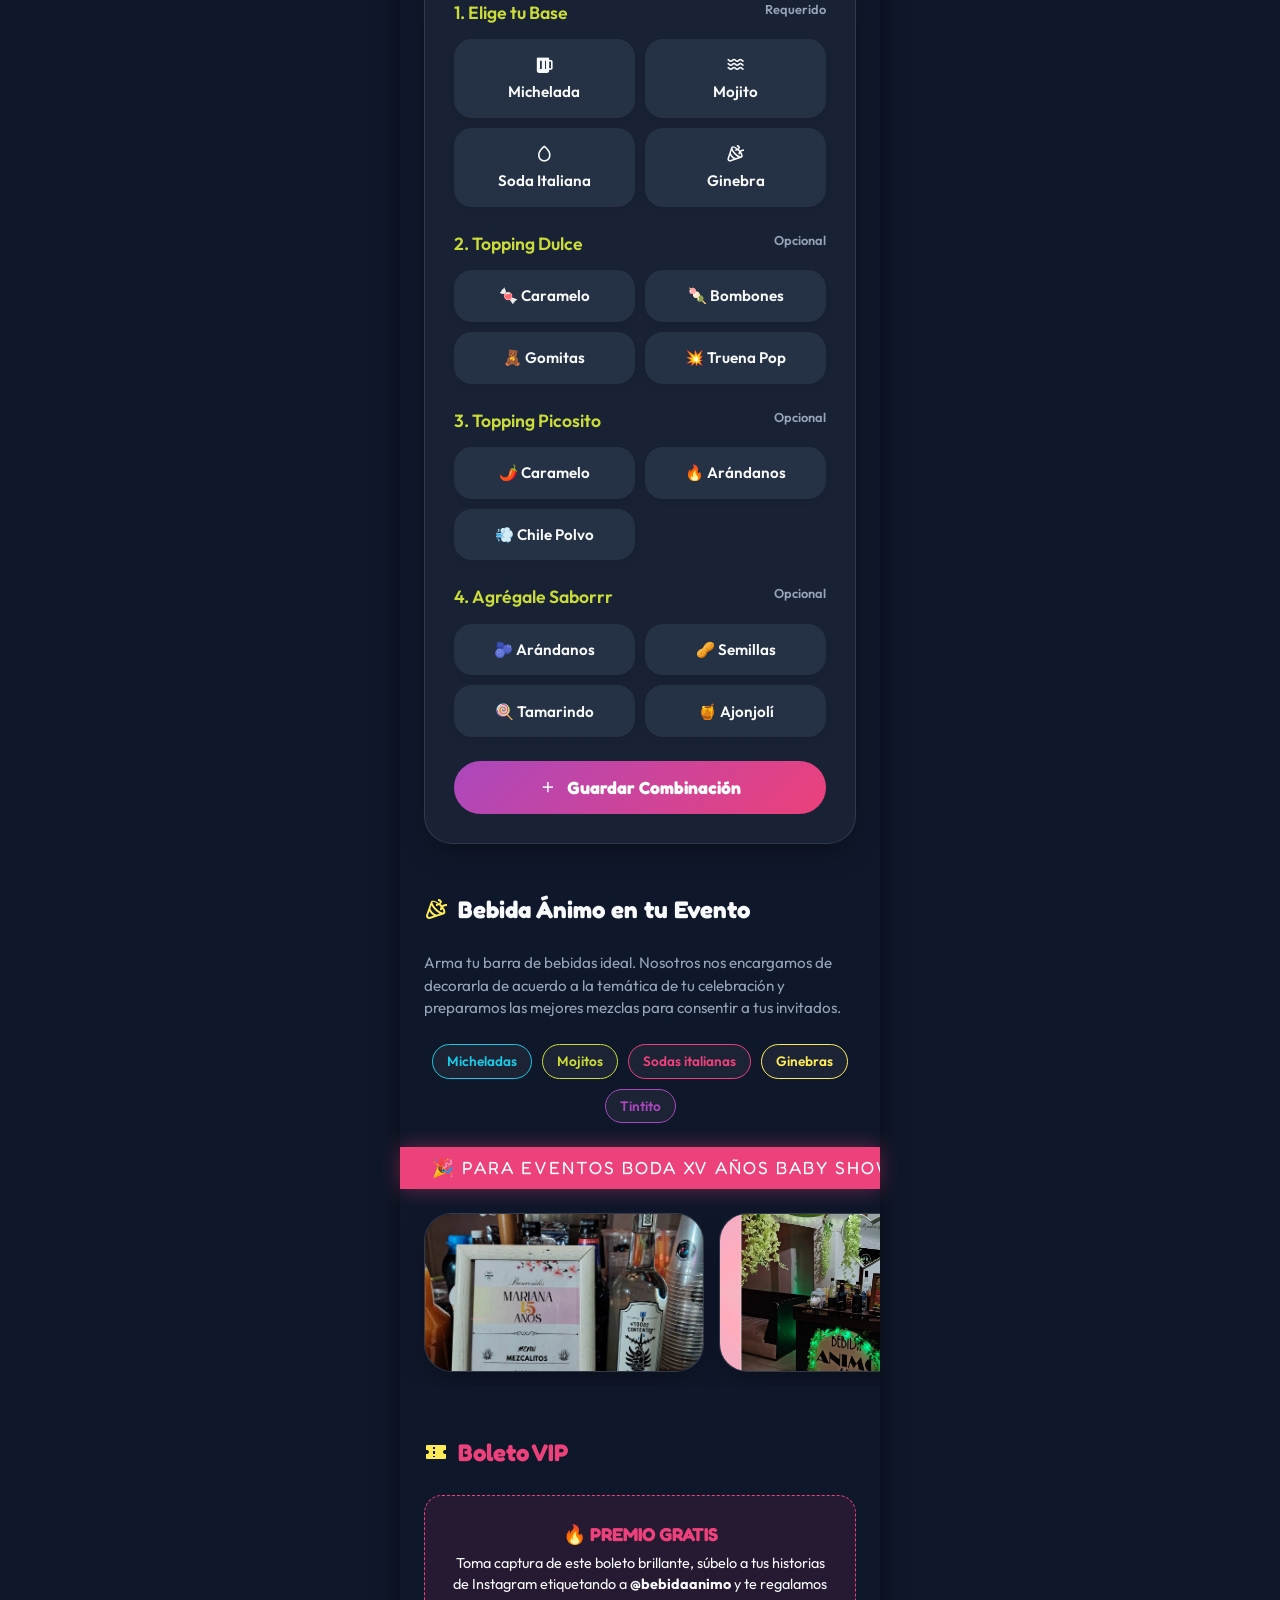
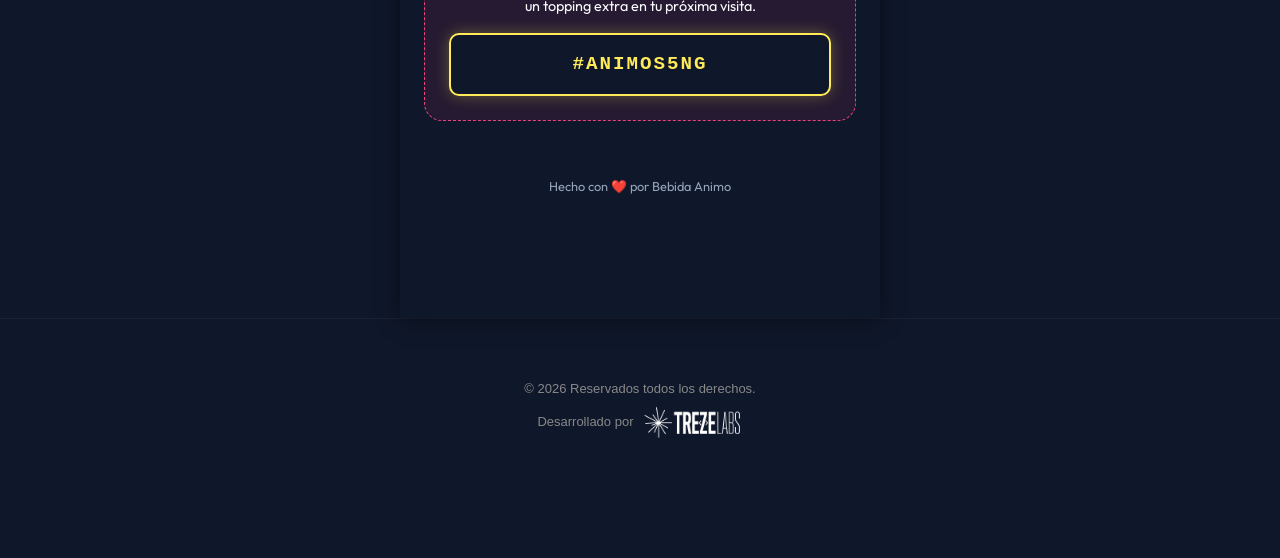
==== commit 213daffb: "fix: Finalize index.html structure and fix character encoding for Vercel deploy" ====
--- a/index.html
+++ b/index.html
@@ -311,7 +311,8 @@
             </div>
             
             <div class="cart-items" id="cart-items-container">
-                <div class="cart-empty">A\u00fan no has armado ninguna bebida.</div>
+                <div class="cart-empty">Aún no has armado ninguna bebida.</div>
+                <!-- Vercel Force Sync: 2026-04-20 14:11 -->
             </div>
 
             <a href="#" class="whatsapp-btn" id="btn-whatsapp">
